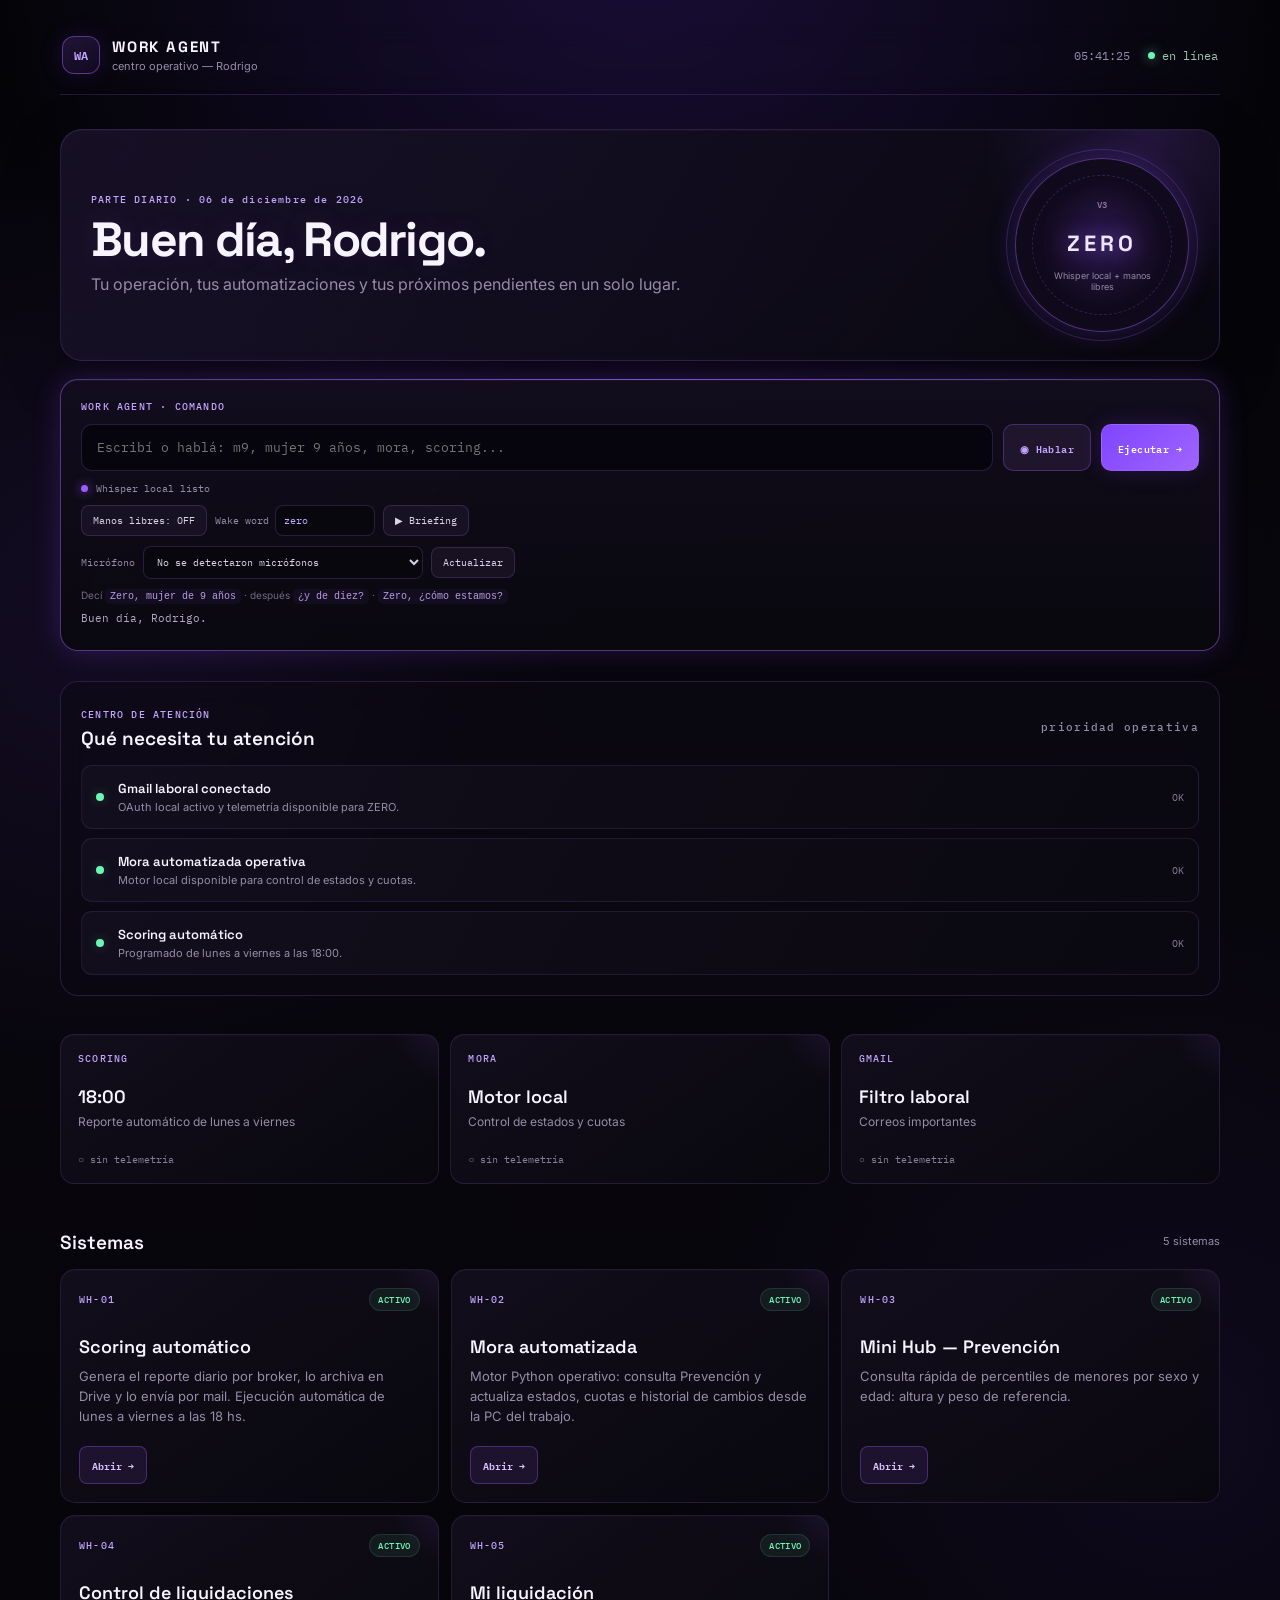
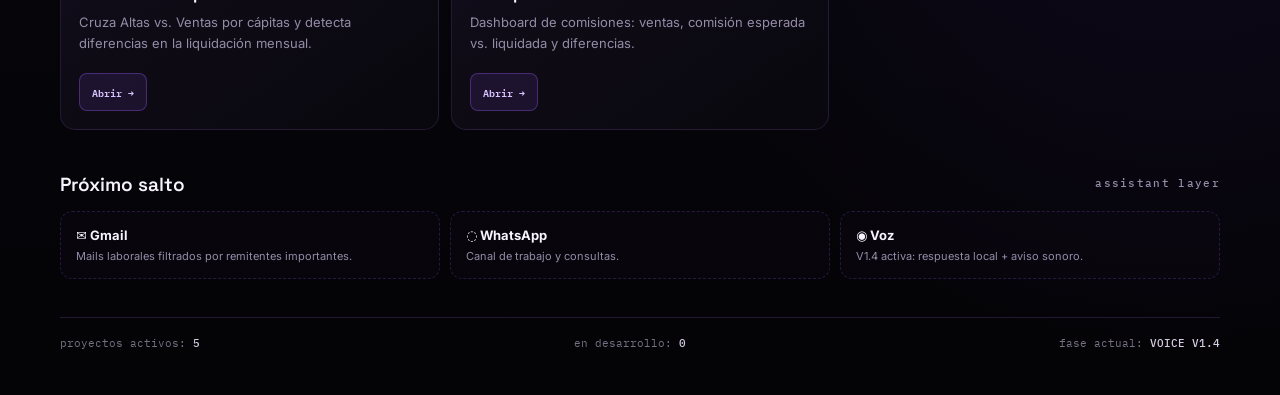
==== index.html @ 41d32dc7 "Load ZERO demo readiness layer" ====
<!DOCTYPE html>
<html lang="es">
<head>
<meta charset="UTF-8"><meta name="viewport" content="width=device-width, initial-scale=1.0">
<meta name="description" content="Work Agent — centro operativo de Rodrigo"><title>Work Agent</title>
<link rel="preconnect" href="https://fonts.googleapis.com"><link rel="preconnect" href="https://fonts.gstatic.com" crossorigin>
<link href="https://fonts.googleapis.com/css2?family=Space+Grotesk:wght@500;600;700&family=IBM+Plex+Mono:wght@400;500&family=Inter:wght@400;500;600&display=swap" rel="stylesheet"><link rel="stylesheet" href="styles.css?v=20260813-1000">
</head><body><div class="deck">
<header class="masthead"><div class="masthead-left"><span class="mark">WA</span><div><div class="brand">WORK AGENT</div><div class="brand-sub">centro operativo — Rodrigo</div></div></div><div class="masthead-right"><span class="clock" id="clock">--:--:--</span><span class="pulse"><i></i>en línea</span></div></header>
<section class="assistant-hero"><div><div class="parte-label">PARTE DIARIO · <span id="today"></span></div><h1 id="greeting">Buen día, Rodrigo.</h1><p>Tu operación, tus automatizaciones y tus próximos pendientes en un solo lugar.</p></div><div class="assistant-badge"><span>V3</span><strong>ZERO</strong><small>Whisper local + manos libres</small></div></section>
<section class="command-center"><div class="command-label">WORK AGENT · COMANDO</div><div class="command-row"><input id="command-input" type="text" autocomplete="off" placeholder="Escribí o hablá: m9, mujer 9 años, mora, scoring..."><button id="voice-run" class="voice-run" type="button">◉ Hablar</button><button id="command-run" type="button">Ejecutar →</button></div><div class="voice-state"><span id="voice-dot"></span><span id="voice-label">Cargando Whisper local…</span></div><div class="assistant-controls"><button id="handsfree-toggle" type="button">Manos libres: OFF</button><label>Wake word <input id="wake-word" value="zero" maxlength="20"></label><button id="briefing-run" type="button">▶ Briefing</button></div><div class="mic-picker"><span>Micrófono</span><select id="mic-select"><option value="">Detectando entradas…</option></select><button id="mic-refresh" type="button">Actualizar</button></div><div class="command-hints">Decí <code>Zero, mujer de 9 años</code> · después <code>¿y de diez?</code> · <code>Zero, ¿cómo estamos?</code></div><div id="command-feedback" class="command-feedback"></div></section>
<section class="attention block"><div class="block-head"><div><span class="attention-eyebrow">CENTRO DE ATENCIÓN</span><h2>Qué necesita tu atención</h2></div><span class="block-sub">prioridad operativa</span></div><div id="attention-list" class="attention-list"></div></section>
<section class="daily-grid three"><article class="daily-card" id="status-scoring"><span class="daily-kicker">SCORING</span><strong>18:00</strong><p>Reporte automático de lunes a viernes</p><span class="mini-status">○ sin telemetría</span></article><article class="daily-card" id="status-mora"><span class="daily-kicker">MORA</span><strong>Motor local</strong><p>Control de estados y cuotas</p><span class="mini-status">○ sin telemetría</span></article><article class="daily-card" id="status-gmail"><span class="daily-kicker">GMAIL</span><strong>Filtro laboral</strong><p>Correos importantes</p><span class="mini-status">○ sin telemetría</span></article></section>
<section class="block"><div class="block-head"><h2>Sistemas</h2><span class="block-count" id="project-count"></span></div><div class="grid" id="projects"></div></section>
<section class="block"><div class="block-head"><h2>Próximo salto</h2><span class="block-sub">assistant layer</span></div><div class="future-row" id="future"></div></section>
<footer class="statusbar" id="statusbar"></footer></div><script src="app.js?v=20260813-1000"></script><script src="voice-brain.js?v=20260813-1000"></script><script src="parser-fix.js?v=20260813-1000"></script><script src="assistant-status.js?v=20260813-1000"></script><script src="transcription-local.js?v=20260813-1000"></script><script src="voice-tolerance.js?v=20260813-1000"></script><script src="conversation-bridge.js?v=20260813-1000"></script><script src="voice-natural.js?v=20260813-1000"></script><script src="access-registry.js?v=20260813-1811"></script><script src="startup-briefing.js?v=20260813-1000"></script><script src="zero-memory.js?v=20260813-1000"></script><script src="zero-tools.js?v=20260813-1000"></script><script src="cognitive-core.js?v=20260813-1000"></script><script src="cognitive-policy.js?v=20260813-1000"></script><script src="cognitive-autonomy.js?v=20260813-1000"></script><script src="cognitive-planner.js?v=20260813-1000"></script><script src="cognitive-clarifier.js?v=20260813-1000"></script><script src="cognitive-router.js?v=20260813-1000"></script><script src="cognitive-state.js?v=20260813-1000"></script><script src="cognitive-state-observer.js?v=20260813-1000"></script><script src="demo-readiness.js?v=20260813-1811"></script></body></html>
---- styles.css ----
*{box-sizing:border-box}
:root{--bg:#050509;--bg2:#0a0812;--panel:rgba(17,14,28,.72);--panel-solid:#100d19;--border:rgba(170,115,255,.18);--border-strong:rgba(173,104,255,.45);--ink:#f7f3ff;--muted:#958ca8;--violet:#9b5cff;--violet-2:#6f36ff;--violet-soft:#c2a5ff;--green:#6df7b5;--red:#ff6f9f;--amber:#ffc46b;--glow:0 0 28px rgba(139,75,255,.22)}
html{color-scheme:dark;scroll-behavior:smooth}
body{margin:0;color:var(--ink);font-family:Inter,system-ui,sans-serif;min-height:100vh;background:radial-gradient(circle at 50% -5%,rgba(115,54,255,.20),transparent 30%),radial-gradient(circle at 8% 30%,rgba(132,72,255,.10),transparent 26%),radial-gradient(circle at 92% 72%,rgba(91,43,194,.10),transparent 28%),linear-gradient(180deg,#040407 0%,#08060d 45%,#040407 100%);overflow-x:hidden}
body:before{content:"";position:fixed;inset:0;pointer-events:none;opacity:.20;z-index:-1;background-image:linear-gradient(rgba(255,255,255,.025) 1px,transparent 1px),linear-gradient(90deg,rgba(255,255,255,.025) 1px,transparent 1px);background-size:42px 42px;mask-image:linear-gradient(to bottom,rgba(0,0,0,.7),transparent 90%)}
.deck{width:min(1160px,calc(100% - 40px));margin:auto;padding:24px 0 46px}.masthead,.masthead-left,.masthead-right,.block-head,.statusbar{display:flex;align-items:center}.masthead{justify-content:space-between;padding:12px 2px 20px;border-bottom:1px solid var(--border);backdrop-filter:blur(12px)}.masthead-left{gap:12px}.masthead-right{gap:18px;color:var(--muted);font:12px 'IBM Plex Mono',monospace}.mark{display:grid;place-items:center;width:38px;height:38px;border-radius:12px;border:1px solid var(--border-strong);background:linear-gradient(145deg,rgba(155,92,255,.18),rgba(66,29,116,.18));color:var(--violet-soft);box-shadow:0 0 24px rgba(139,75,255,.15);font:600 12px 'IBM Plex Mono'}.brand{font:700 15px 'Space Grotesk';letter-spacing:.12em}.brand-sub{margin-top:3px;font-size:11px;color:var(--muted)}.pulse{display:flex;gap:7px;align-items:center;color:#9ac7ac}.pulse i{width:7px;height:7px;border-radius:50%;background:var(--green);box-shadow:0 0 12px rgba(109,247,181,.7)}
.assistant-hero{position:relative;margin:34px 0 18px;padding:28px 30px;border:1px solid var(--border);border-radius:22px;background:linear-gradient(120deg,rgba(25,18,41,.88),rgba(9,8,15,.82));display:grid;grid-template-columns:1fr auto;gap:28px;align-items:center;overflow:hidden;box-shadow:inset 0 1px rgba(255,255,255,.025),0 20px 60px rgba(0,0,0,.22)}.assistant-hero:before{content:"";position:absolute;width:360px;height:360px;right:-110px;top:-170px;border-radius:50%;background:radial-gradient(circle,rgba(149,84,255,.17),transparent 65%)}.parte-label,.card-id,.block-sub,.daily-kicker,.command-label,.attention-eyebrow{color:var(--violet-soft);font:500 10px 'IBM Plex Mono';letter-spacing:.12em}.assistant-hero h1{margin:10px 0 8px;font:700 clamp(31px,5vw,48px)/1 'Space Grotesk';letter-spacing:-.035em;text-shadow:0 0 28px rgba(164,105,255,.12)}.assistant-hero p{margin:0;color:var(--muted);line-height:1.6;max-width:690px}.assistant-badge{position:relative;width:174px;height:174px;border:1px solid var(--border-strong);border-radius:50%;display:grid;place-items:center;text-align:center;background:radial-gradient(circle at 50% 50%,rgba(139,75,255,.22),rgba(21,12,36,.86) 46%,rgba(7,6,12,.96) 72%);box-shadow:0 0 28px rgba(123,62,255,.26),inset 0 0 30px rgba(155,92,255,.12)}.assistant-badge:before,.assistant-badge:after{content:"";position:absolute;border-radius:50%;border:1px solid rgba(164,103,255,.24)}.assistant-badge:before{inset:-10px;animation:zeroRing 6s linear infinite}.assistant-badge:after{inset:16px;border-style:dashed;animation:zeroRingReverse 10s linear infinite}.assistant-badge span,.assistant-badge strong,.assistant-badge small{position:absolute;z-index:2}.assistant-badge span{top:40px;color:#8f7ca9;font:500 9px 'IBM Plex Mono'}.assistant-badge strong{top:70px;font:700 22px 'Space Grotesk';letter-spacing:.18em;color:#eee6ff;text-shadow:0 0 20px rgba(173,104,255,.55)}.assistant-badge small{bottom:39px;width:118px;color:#9388a6;font-size:9px;line-height:1.25}@keyframes zeroRing{to{transform:rotate(360deg)}}@keyframes zeroRingReverse{to{transform:rotate(-360deg)}}
.command-center{position:relative;margin-bottom:30px;padding:20px;border:1px solid var(--border-strong);border-radius:18px;background:linear-gradient(180deg,rgba(19,14,31,.90),rgba(9,8,14,.92));box-shadow:var(--glow),inset 0 1px rgba(255,255,255,.03);backdrop-filter:blur(18px)}.command-center:before{content:"";position:absolute;left:18px;right:18px;top:-1px;height:1px;background:linear-gradient(90deg,transparent,var(--violet),transparent);opacity:.65}.command-row{display:flex;gap:10px;margin-top:11px}.command-row input{flex:1;min-width:0;border:1px solid rgba(153,103,226,.22);border-radius:11px;background:rgba(4,4,9,.70);color:var(--ink);padding:14px 15px;font:13px 'IBM Plex Mono';outline:none;transition:.2s}.command-row input:focus{border-color:var(--violet);box-shadow:0 0 0 3px rgba(155,92,255,.08)}.command-row button{border-radius:10px;padding:0 16px;font:600 10px 'IBM Plex Mono';letter-spacing:.04em;cursor:pointer;transition:.18s}.command-row #command-run{border:1px solid rgba(173,111,255,.48);background:linear-gradient(135deg,#7f45ff,#a064ff);color:white;box-shadow:0 0 22px rgba(130,62,255,.20)}.command-row #command-run:hover{transform:translateY(-1px);box-shadow:0 0 30px rgba(130,62,255,.34)}.voice-run{background:rgba(34,25,49,.86);color:var(--violet-soft);border:1px solid rgba(155,92,255,.32)!important}.voice-run:hover{border-color:var(--violet)!important;box-shadow:0 0 18px rgba(155,92,255,.16)}.voice-run.listening{background:rgba(155,92,255,.18);color:#efe5ff;border-color:var(--violet)!important;box-shadow:0 0 25px rgba(155,92,255,.25)}.voice-run:disabled{opacity:.4;cursor:not-allowed}.voice-state{display:flex;align-items:center;gap:8px;margin-top:11px;color:var(--muted);font:10px 'IBM Plex Mono'}.voice-state #voice-dot{width:7px;height:7px;border-radius:50%;background:var(--violet);box-shadow:0 0 11px rgba(155,92,255,.8)}.voice-state #voice-dot.listening{background:#c492ff;box-shadow:0 0 0 5px rgba(155,92,255,.09),0 0 20px rgba(155,92,255,.8);animation:voicePulse 1s infinite}@keyframes voicePulse{50%{box-shadow:0 0 0 11px rgba(155,92,255,.02),0 0 24px rgba(155,92,255,.95)}}.assistant-controls,.mic-picker{display:flex;align-items:center;gap:8px;margin-top:10px;color:var(--muted);font:10px 'IBM Plex Mono'}.assistant-controls button,.mic-picker button{padding:8px 11px;border:1px solid rgba(145,103,203,.24);border-radius:8px;background:rgba(27,21,39,.8);color:#dcd2e9;font:10px 'IBM Plex Mono';cursor:pointer;transition:.18s}.assistant-controls button:hover,.mic-picker button:hover{border-color:var(--violet);color:white}.assistant-controls button.active{border-color:var(--violet);background:rgba(155,92,255,.13);color:#e7d8ff;box-shadow:0 0 15px rgba(155,92,255,.13)}.assistant-controls label{display:flex;align-items:center;gap:6px}.assistant-controls input{width:100px;padding:8px;border:1px solid rgba(145,103,203,.24);border-radius:8px;background:#08070d;color:var(--violet-soft);font:10px 'IBM Plex Mono';outline:none}.mic-picker select{min-width:280px;max-width:100%;padding:8px 9px;border:1px solid rgba(145,103,203,.24);border-radius:8px;background:#08070d;color:#d8d0e5;font:10px 'IBM Plex Mono';outline:none}.command-hints{margin-top:10px;color:#736a82;font-size:10px}.command-hints code{color:#b99ce4;background:rgba(155,92,255,.06);padding:2px 5px;border-radius:5px}.command-feedback{min-height:19px;margin-top:9px;color:#b6a9c8;font:11px 'IBM Plex Mono'}.command-feedback.error{color:#ff8aaf}
.block{margin-bottom:38px}.block-head{justify-content:space-between;margin-bottom:14px}.block-head h2{margin:4px 0 0;font:600 19px 'Space Grotesk'}.block-count,.block-sub{font-size:11px;color:var(--muted)}.attention{padding:20px;border:1px solid var(--border);border-radius:18px;background:rgba(13,10,20,.58);backdrop-filter:blur(14px)}.attention-list{display:grid;gap:9px}.attention-item{display:grid;grid-template-columns:10px 1fr auto;gap:12px;align-items:center;padding:14px;border:1px solid rgba(153,105,220,.14);border-radius:11px;background:linear-gradient(120deg,rgba(21,16,31,.88),rgba(11,9,17,.88));transition:.18s}.attention-item:hover{border-color:rgba(155,92,255,.32);transform:translateY(-1px)}.attention-dot{width:8px;height:8px;border-radius:50%;background:var(--muted)}.attention-item.high .attention-dot{background:var(--red);box-shadow:0 0 12px rgba(255,111,159,.38)}.attention-item.medium .attention-dot{background:var(--amber)}.attention-item.ok .attention-dot{background:var(--green);box-shadow:0 0 12px rgba(109,247,181,.28)}.attention-copy strong{display:block;font:600 13px 'Space Grotesk'}.attention-copy span{display:block;margin-top:3px;color:var(--muted);font-size:11px}.attention-tag{font:10px 'IBM Plex Mono';color:#877b97}
.daily-grid{display:grid;grid-template-columns:repeat(4,1fr);gap:11px;margin-bottom:42px}.daily-grid.three{grid-template-columns:repeat(3,1fr)}.daily-card,.card{position:relative;background:linear-gradient(145deg,rgba(20,15,30,.88),rgba(9,8,14,.94));border:1px solid rgba(153,105,220,.17);box-shadow:inset 0 1px rgba(255,255,255,.02);overflow:hidden}.daily-card:before,.card:before{content:"";position:absolute;width:120px;height:120px;right:-70px;top:-70px;border-radius:50%;background:radial-gradient(circle,rgba(155,92,255,.12),transparent 68%)}.daily-card{min-height:150px;padding:17px;border-radius:14px;display:flex;flex-direction:column;transition:.18s}.daily-card:hover{border-color:rgba(155,92,255,.36);transform:translateY(-2px);box-shadow:0 12px 30px rgba(0,0,0,.22),0 0 20px rgba(120,61,255,.08)}.daily-card strong{margin-top:20px;font:600 18px 'Space Grotesk'}.daily-card p{margin:5px 0 14px;color:var(--muted);font-size:12px;line-height:1.45}.daily-card .mini-status{margin-top:auto;font:10px 'IBM Plex Mono';color:#887e97}.daily-card .mini-status.ok{color:var(--green)}.grid{display:grid;grid-template-columns:repeat(3,1fr);gap:12px}.card{min-height:215px;border-radius:15px;padding:18px;display:flex;flex-direction:column;transition:.2s}.card:hover{border-color:rgba(155,92,255,.42);transform:translateY(-3px);box-shadow:0 18px 38px rgba(0,0,0,.25),0 0 22px rgba(155,92,255,.07)}.card-top{display:flex;align-items:center;justify-content:space-between}.status-tag{padding:5px 8px;border-radius:999px;font:500 9px 'IBM Plex Mono';letter-spacing:.04em}.status-tag.activo{color:var(--green);background:rgba(109,247,181,.07);border:1px solid rgba(109,247,181,.12)}.status-tag.desarrollo{color:var(--violet-soft);background:rgba(155,92,255,.08);border:1px solid rgba(155,92,255,.13)}.status-tag.planificado{color:#8d839a;background:rgba(141,148,163,.06)}.card h3{margin:24px 0 8px;font:600 18px 'Space Grotesk'}.card p{margin:0 0 20px;color:var(--muted);font-size:13px;line-height:1.55}.card-open{margin-top:auto;align-self:flex-start;border:1px solid rgba(155,92,255,.34);border-radius:8px;padding:9px 12px;background:rgba(155,92,255,.11);color:#d9c4ff;font:600 10px 'IBM Plex Mono';cursor:pointer;transition:.18s}.card-open:hover{background:linear-gradient(135deg,#7541e8,#955fff);color:white;box-shadow:0 0 18px rgba(123,68,255,.22)}.future-row{display:grid;grid-template-columns:repeat(3,1fr);gap:10px}.future-item{padding:15px;border:1px dashed rgba(155,92,255,.22);border-radius:12px;background:rgba(15,11,22,.34)}.future-item strong,.future-item span{display:block}.future-item strong{font-size:13px}.future-item span{margin-top:6px;color:var(--muted);font-size:11px}.statusbar{justify-content:space-between;gap:16px;flex-wrap:wrap;border-top:1px solid var(--border);padding-top:18px;color:#776f83;font:11px 'IBM Plex Mono'}.statusbar b{color:#d6cce3;font-weight:500}
@media(max-width:900px){.daily-grid,.daily-grid.three,.grid{grid-template-columns:repeat(2,1fr)}.future-row{grid-template-columns:repeat(2,1fr)}.assistant-badge{width:145px;height:145px}.assistant-badge strong{top:58px;font-size:18px}.assistant-badge span{top:33px}.assistant-badge small{bottom:30px}}
@media(max-width:620px){.deck{width:min(100% - 22px,1160px)}.daily-grid,.daily-grid.three,.grid,.future-row{grid-template-columns:1fr}.masthead{align-items:flex-start}.masthead-right{flex-direction:column;gap:6px;align-items:flex-end}.assistant-hero{margin-top:24px;grid-template-columns:1fr;justify-items:start}.assistant-badge{justify-self:center;margin-top:6px}.command-row{flex-direction:column}.command-row button{padding:12px}.assistant-controls,.mic-picker{align-items:stretch;flex-direction:column}.assistant-controls label{justify-content:space-between}.assistant-controls input{width:140px}.mic-picker select{min-width:0;width:100%}.attention-item{grid-template-columns:10px 1fr}.attention-tag{grid-column:2}}
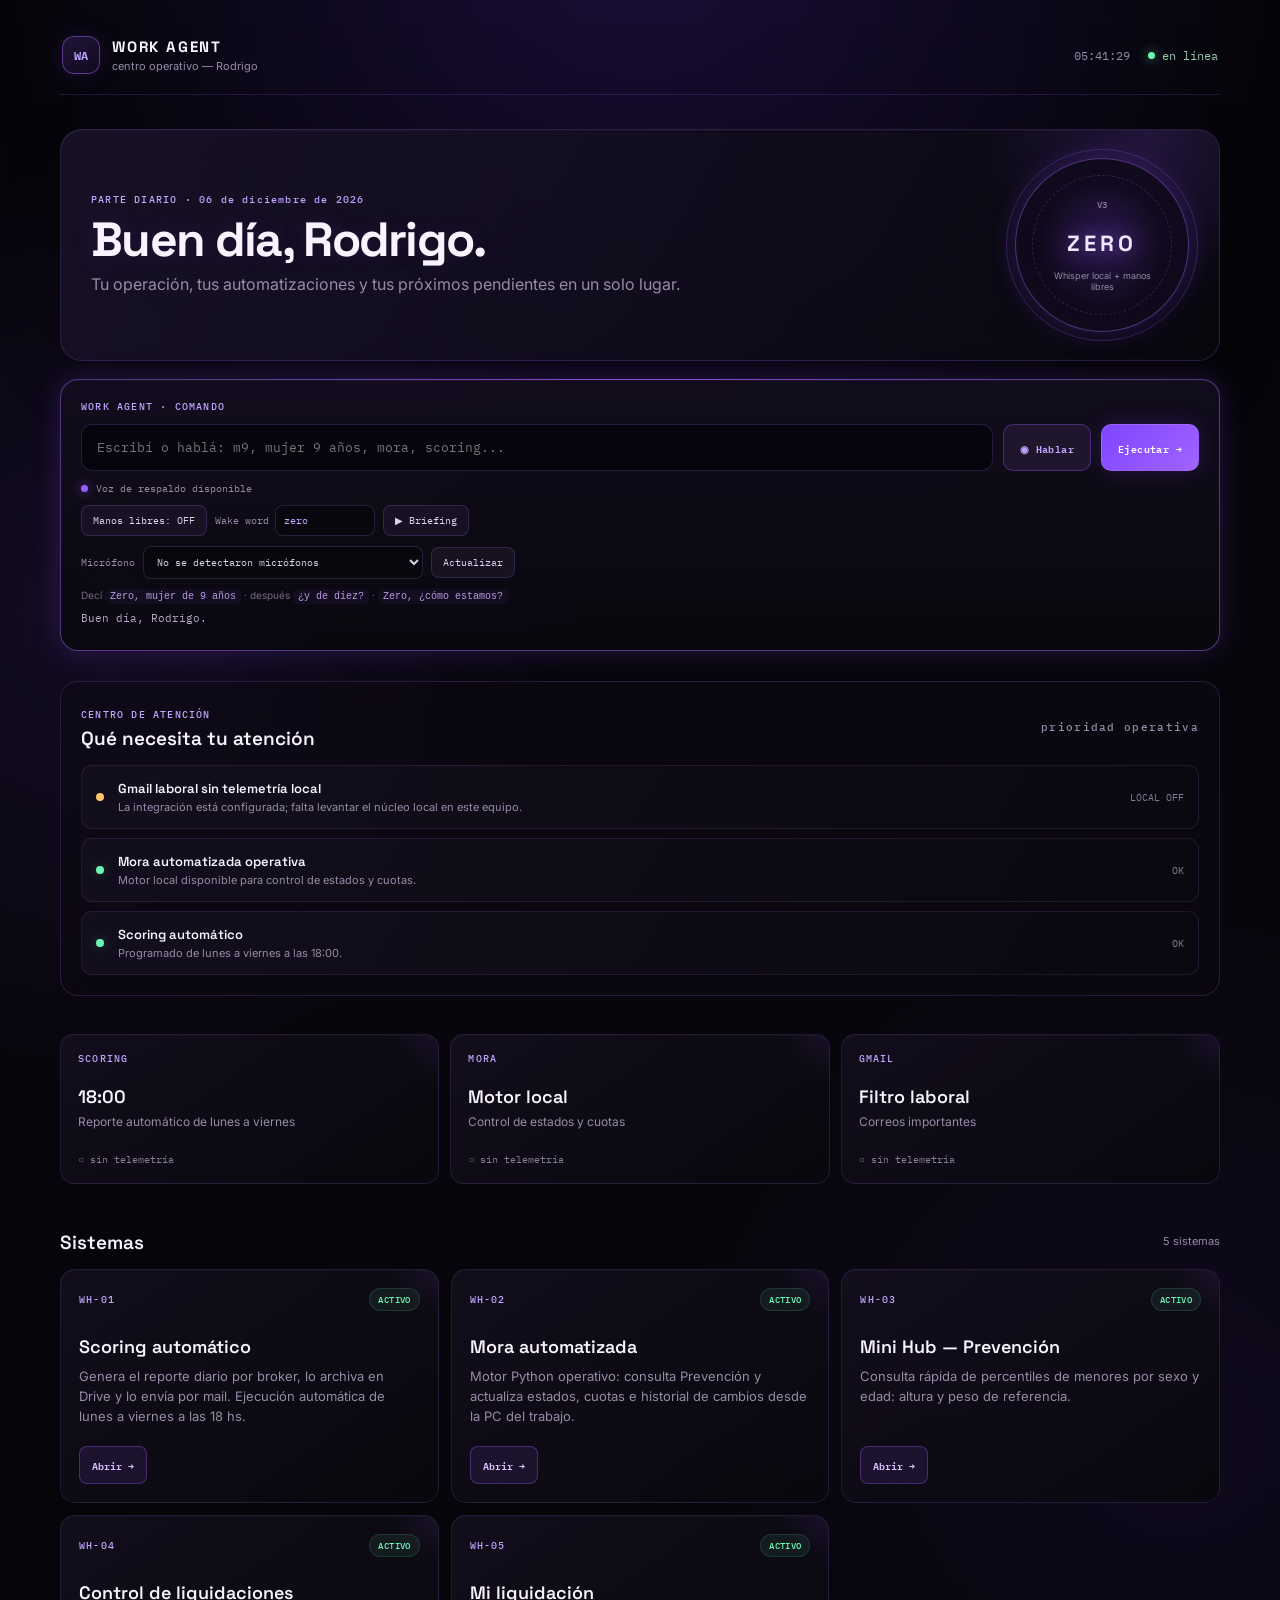
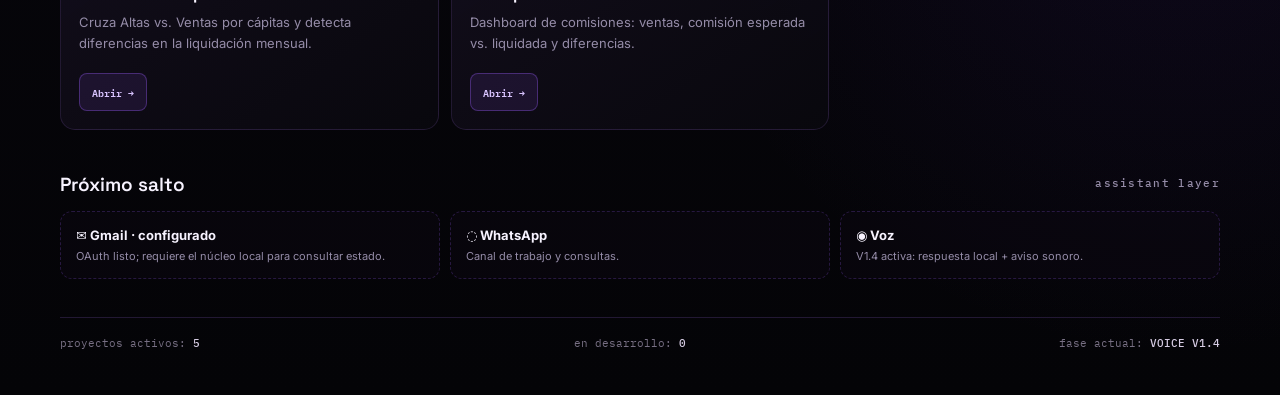
==== commit 99329c74: "Load Zero diagnostics for demo readiness" ====
--- a/index.html
+++ b/index.html
@@ -13,4 +13,4 @@
 <section class="daily-grid three"><article class="daily-card" id="status-scoring"><span class="daily-kicker">SCORING</span><strong>18:00</strong><p>Reporte automático de lunes a viernes</p><span class="mini-status">○ sin telemetría</span></article><article class="daily-card" id="status-mora"><span class="daily-kicker">MORA</span><strong>Motor local</strong><p>Control de estados y cuotas</p><span class="mini-status">○ sin telemetría</span></article><article class="daily-card" id="status-gmail"><span class="daily-kicker">GMAIL</span><strong>Filtro laboral</strong><p>Correos importantes</p><span class="mini-status">○ sin telemetría</span></article></section>
 <section class="block"><div class="block-head"><h2>Sistemas</h2><span class="block-count" id="project-count"></span></div><div class="grid" id="projects"></div></section>
 <section class="block"><div class="block-head"><h2>Próximo salto</h2><span class="block-sub">assistant layer</span></div><div class="future-row" id="future"></div></section>
-<footer class="statusbar" id="statusbar"></footer></div><script src="app.js?v=20260813-1000"></script><script src="voice-brain.js?v=20260813-1000"></script><script src="parser-fix.js?v=20260813-1000"></script><script src="assistant-status.js?v=20260813-1000"></script><script src="transcription-local.js?v=20260813-1000"></script><script src="voice-tolerance.js?v=20260813-1000"></script><script src="conversation-bridge.js?v=20260813-1000"></script><script src="voice-natural.js?v=20260813-1000"></script><script src="access-registry.js?v=20260813-1811"></script><script src="startup-briefing.js?v=20260813-1000"></script><script src="zero-memory.js?v=20260813-1000"></script><script src="zero-tools.js?v=20260813-1000"></script><script src="cognitive-core.js?v=20260813-1000"></script><script src="cognitive-policy.js?v=20260813-1000"></script><script src="cognitive-autonomy.js?v=20260813-1000"></script><script src="cognitive-planner.js?v=20260813-1000"></script><script src="cognitive-clarifier.js?v=20260813-1000"></script><script src="cognitive-router.js?v=20260813-1000"></script><script src="cognitive-state.js?v=20260813-1000"></script><script src="cognitive-state-observer.js?v=20260813-1000"></script><script src="demo-readiness.js?v=20260813-1811"></script></body></html>+<footer class="statusbar" id="statusbar"></footer></div><script src="app.js?v=20260813-1000"></script><script src="voice-brain.js?v=20260813-1000"></script><script src="parser-fix.js?v=20260813-1000"></script><script src="assistant-status.js?v=20260813-1000"></script><script src="transcription-local.js?v=20260813-1000"></script><script src="voice-tolerance.js?v=20260813-1000"></script><script src="conversation-bridge.js?v=20260813-1000"></script><script src="voice-natural.js?v=20260813-1000"></script><script src="access-registry.js?v=20260813-1811"></script><script src="startup-briefing.js?v=20260813-1000"></script><script src="zero-memory.js?v=20260813-1000"></script><script src="zero-tools.js?v=20260813-1000"></script><script src="cognitive-core.js?v=20260813-1000"></script><script src="cognitive-policy.js?v=20260813-1000"></script><script src="cognitive-autonomy.js?v=20260813-1000"></script><script src="cognitive-planner.js?v=20260813-1000"></script><script src="cognitive-clarifier.js?v=20260813-1000"></script><script src="cognitive-router.js?v=20260813-1000"></script><script src="cognitive-state.js?v=20260813-1000"></script><script src="cognitive-state-observer.js?v=20260813-1000"></script><script src="demo-readiness.js?v=20260813-1811"></script><script src="zero-diagnostics.js?v=20260813-1835"></script></body></html>
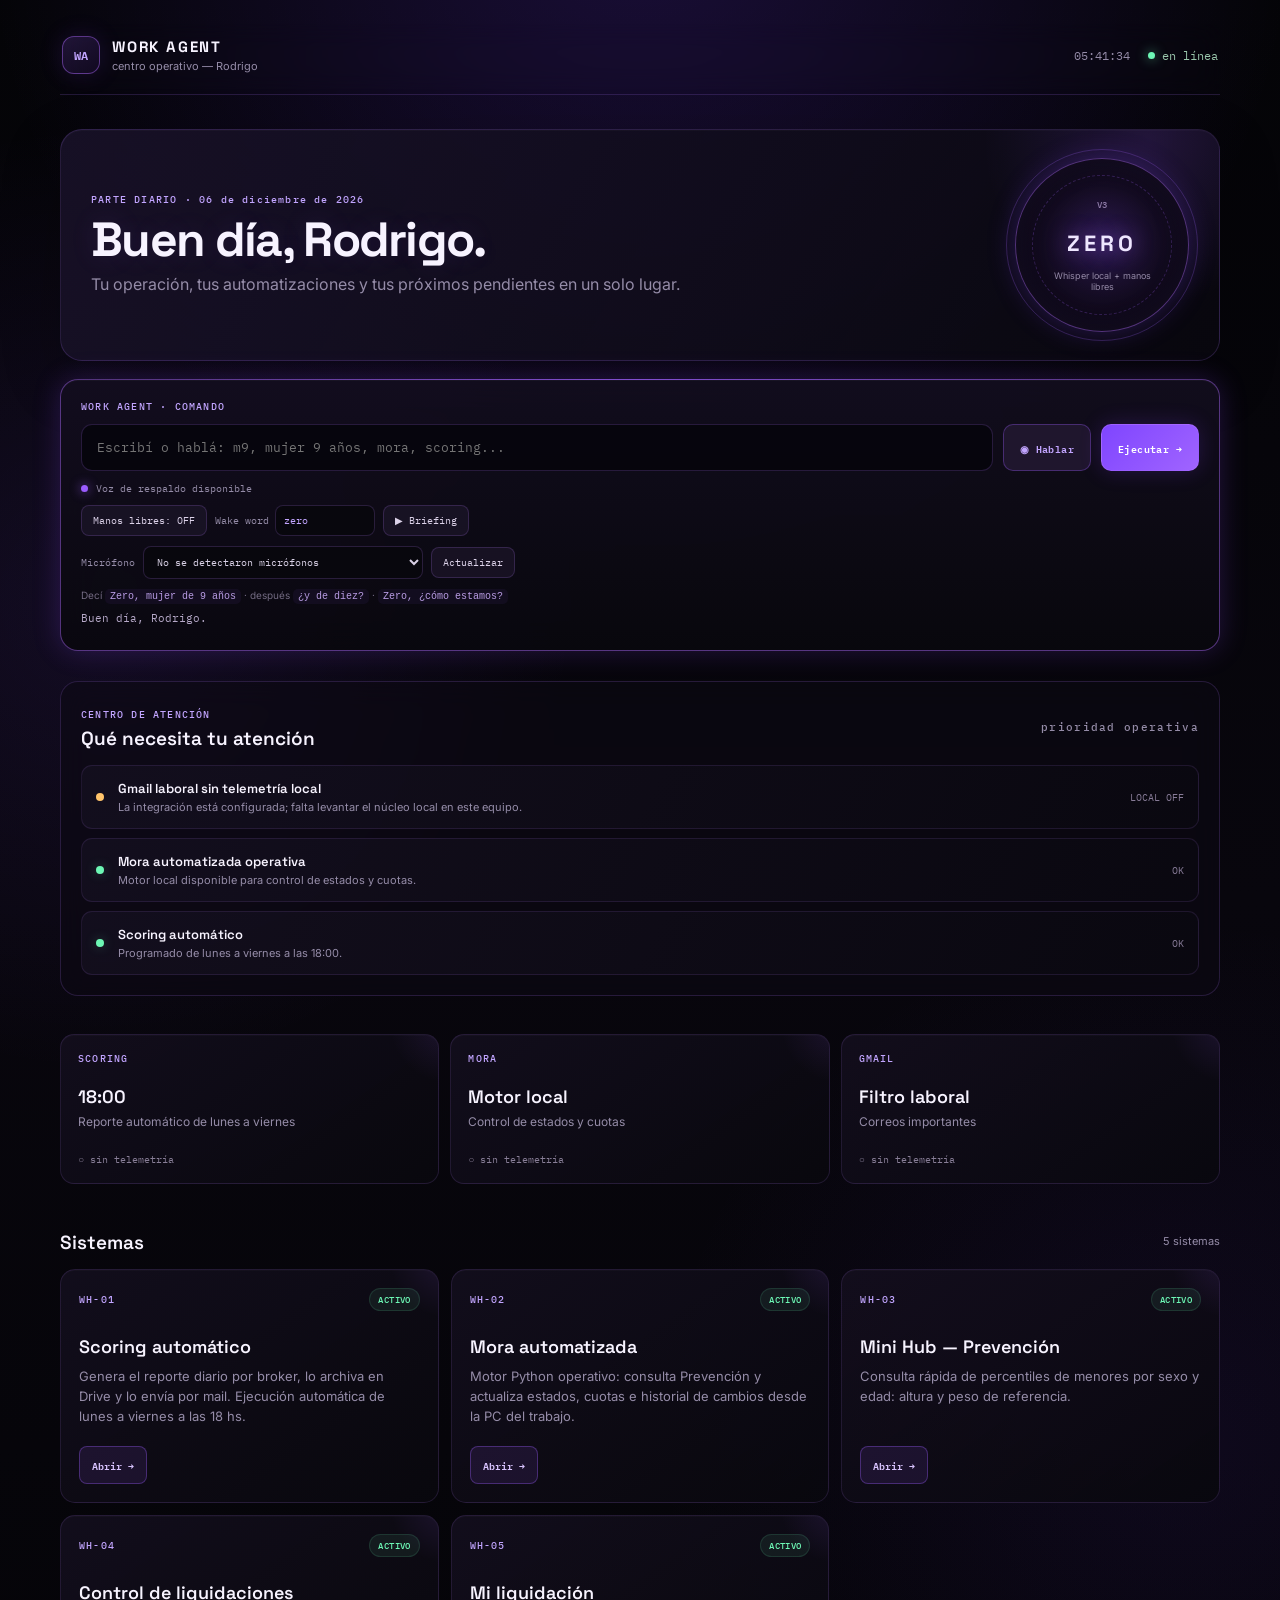
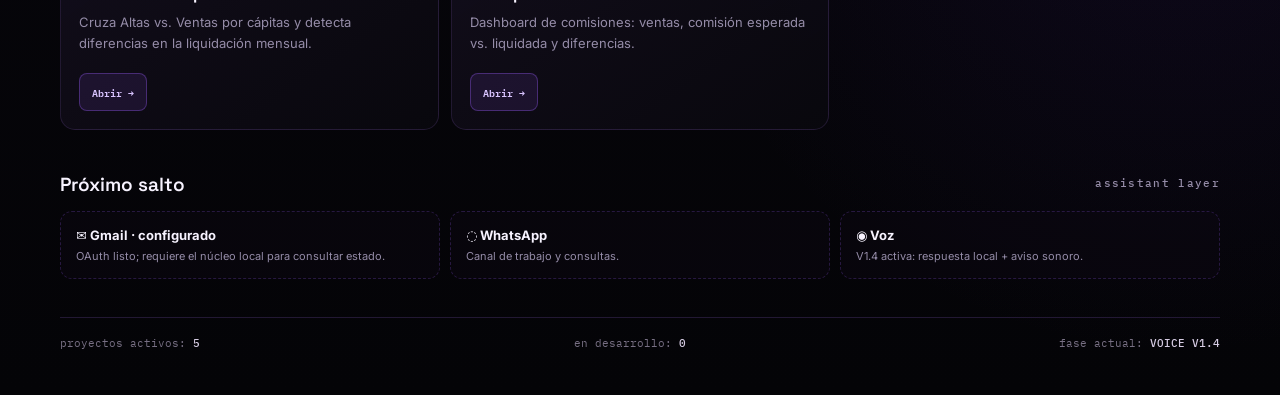
==== commit 8e8ea4de: "Load ZERO capability awareness for demo" ====
--- a/index.html
+++ b/index.html
@@ -13,4 +13,4 @@
 <section class="daily-grid three"><article class="daily-card" id="status-scoring"><span class="daily-kicker">SCORING</span><strong>18:00</strong><p>Reporte automático de lunes a viernes</p><span class="mini-status">○ sin telemetría</span></article><article class="daily-card" id="status-mora"><span class="daily-kicker">MORA</span><strong>Motor local</strong><p>Control de estados y cuotas</p><span class="mini-status">○ sin telemetría</span></article><article class="daily-card" id="status-gmail"><span class="daily-kicker">GMAIL</span><strong>Filtro laboral</strong><p>Correos importantes</p><span class="mini-status">○ sin telemetría</span></article></section>
 <section class="block"><div class="block-head"><h2>Sistemas</h2><span class="block-count" id="project-count"></span></div><div class="grid" id="projects"></div></section>
 <section class="block"><div class="block-head"><h2>Próximo salto</h2><span class="block-sub">assistant layer</span></div><div class="future-row" id="future"></div></section>
-<footer class="statusbar" id="statusbar"></footer></div><script src="app.js?v=20260813-1000"></script><script src="voice-brain.js?v=20260813-1000"></script><script src="parser-fix.js?v=20260813-1000"></script><script src="assistant-status.js?v=20260813-1000"></script><script src="transcription-local.js?v=20260813-1000"></script><script src="voice-tolerance.js?v=20260813-1000"></script><script src="conversation-bridge.js?v=20260813-1000"></script><script src="voice-natural.js?v=20260813-1000"></script><script src="access-registry.js?v=20260813-1811"></script><script src="startup-briefing.js?v=20260813-1000"></script><script src="zero-memory.js?v=20260813-1000"></script><script src="zero-tools.js?v=20260813-1000"></script><script src="cognitive-core.js?v=20260813-1000"></script><script src="cognitive-policy.js?v=20260813-1000"></script><script src="cognitive-autonomy.js?v=20260813-1000"></script><script src="cognitive-planner.js?v=20260813-1000"></script><script src="cognitive-clarifier.js?v=20260813-1000"></script><script src="cognitive-router.js?v=20260813-1000"></script><script src="cognitive-state.js?v=20260813-1000"></script><script src="cognitive-state-observer.js?v=20260813-1000"></script><script src="demo-readiness.js?v=20260813-1811"></script><script src="zero-diagnostics.js?v=20260813-1835"></script></body></html>+<footer class="statusbar" id="statusbar"></footer></div><script src="app.js?v=20260813-1000"></script><script src="voice-brain.js?v=20260813-1000"></script><script src="parser-fix.js?v=20260813-1000"></script><script src="assistant-status.js?v=20260813-1000"></script><script src="transcription-local.js?v=20260813-1000"></script><script src="voice-tolerance.js?v=20260813-1000"></script><script src="conversation-bridge.js?v=20260813-1000"></script><script src="voice-natural.js?v=20260813-1000"></script><script src="access-registry.js?v=20260813-1811"></script><script src="startup-briefing.js?v=20260813-1000"></script><script src="zero-memory.js?v=20260813-1000"></script><script src="zero-tools.js?v=20260813-1000"></script><script src="cognitive-core.js?v=20260813-1000"></script><script src="cognitive-policy.js?v=20260813-1000"></script><script src="cognitive-autonomy.js?v=20260813-1000"></script><script src="cognitive-planner.js?v=20260813-1000"></script><script src="cognitive-clarifier.js?v=20260813-1000"></script><script src="cognitive-router.js?v=20260813-1000"></script><script src="cognitive-state.js?v=20260813-1000"></script><script src="cognitive-state-observer.js?v=20260813-1000"></script><script src="demo-readiness.js?v=20260813-1811"></script><script src="zero-diagnostics.js?v=20260813-1835"></script><script src="zero-capabilities.js?v=20260813-1840"></script></body></html>
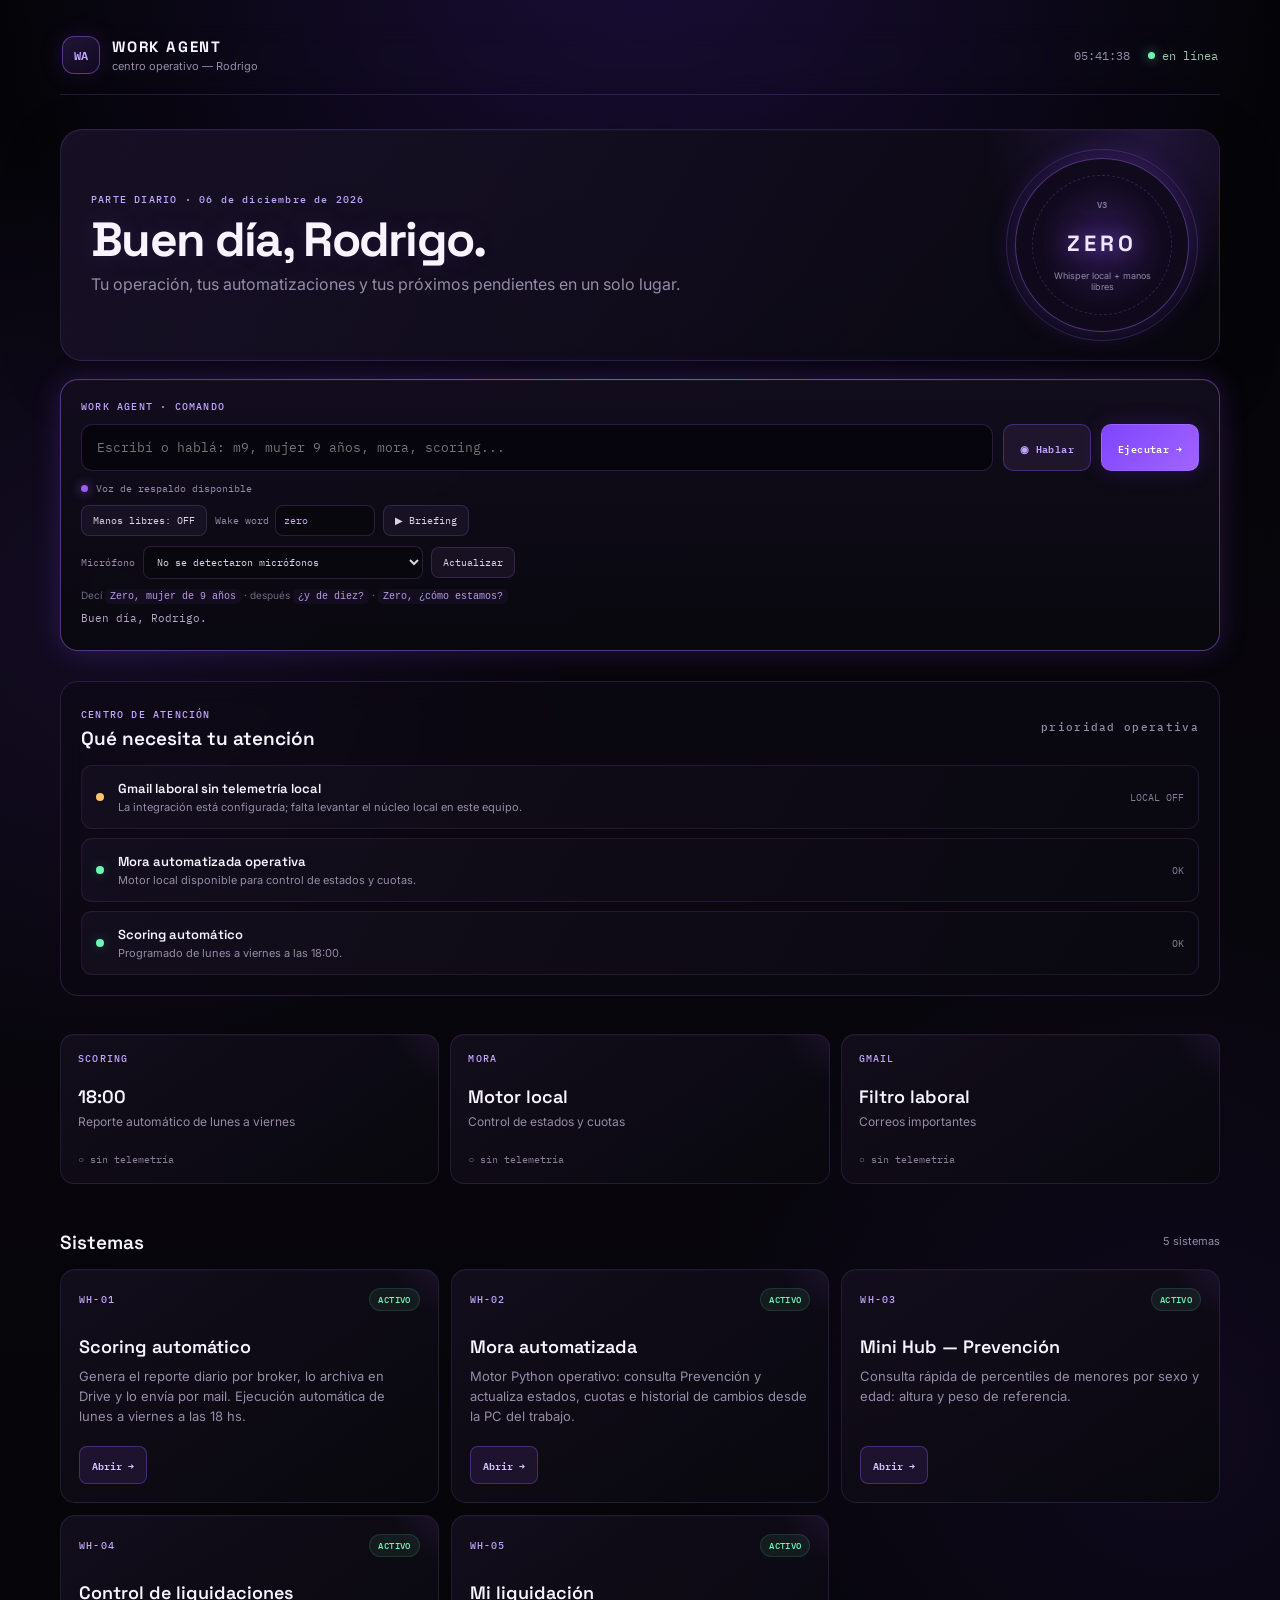
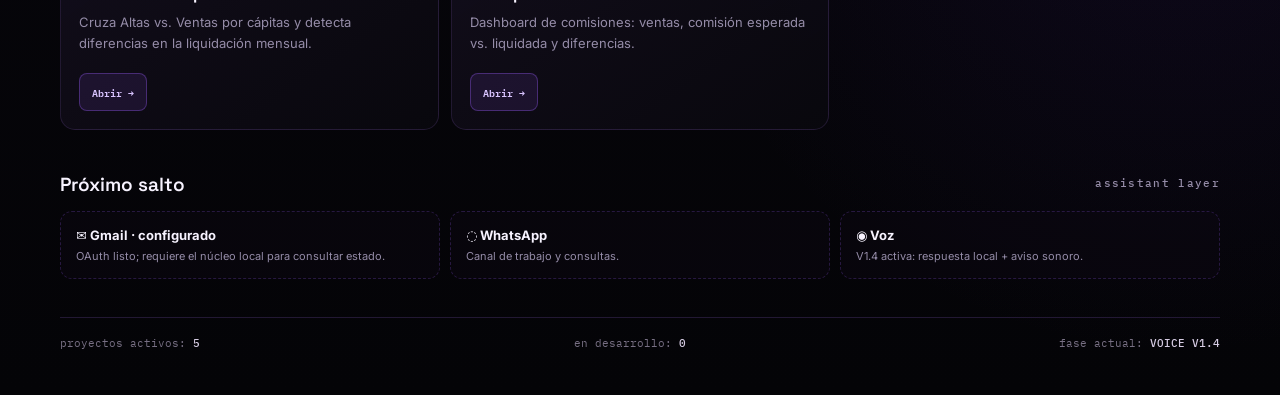
==== commit 5e403956: "Refresh demo script versions to avoid stale cache" ====
--- a/index.html
+++ b/index.html
@@ -13,4 +13,4 @@
 <section class="daily-grid three"><article class="daily-card" id="status-scoring"><span class="daily-kicker">SCORING</span><strong>18:00</strong><p>Reporte automático de lunes a viernes</p><span class="mini-status">○ sin telemetría</span></article><article class="daily-card" id="status-mora"><span class="daily-kicker">MORA</span><strong>Motor local</strong><p>Control de estados y cuotas</p><span class="mini-status">○ sin telemetría</span></article><article class="daily-card" id="status-gmail"><span class="daily-kicker">GMAIL</span><strong>Filtro laboral</strong><p>Correos importantes</p><span class="mini-status">○ sin telemetría</span></article></section>
 <section class="block"><div class="block-head"><h2>Sistemas</h2><span class="block-count" id="project-count"></span></div><div class="grid" id="projects"></div></section>
 <section class="block"><div class="block-head"><h2>Próximo salto</h2><span class="block-sub">assistant layer</span></div><div class="future-row" id="future"></div></section>
-<footer class="statusbar" id="statusbar"></footer></div><script src="app.js?v=20260813-1000"></script><script src="voice-brain.js?v=20260813-1000"></script><script src="parser-fix.js?v=20260813-1000"></script><script src="assistant-status.js?v=20260813-1000"></script><script src="transcription-local.js?v=20260813-1000"></script><script src="voice-tolerance.js?v=20260813-1000"></script><script src="conversation-bridge.js?v=20260813-1000"></script><script src="voice-natural.js?v=20260813-1000"></script><script src="access-registry.js?v=20260813-1811"></script><script src="startup-briefing.js?v=20260813-1000"></script><script src="zero-memory.js?v=20260813-1000"></script><script src="zero-tools.js?v=20260813-1000"></script><script src="cognitive-core.js?v=20260813-1000"></script><script src="cognitive-policy.js?v=20260813-1000"></script><script src="cognitive-autonomy.js?v=20260813-1000"></script><script src="cognitive-planner.js?v=20260813-1000"></script><script src="cognitive-clarifier.js?v=20260813-1000"></script><script src="cognitive-router.js?v=20260813-1000"></script><script src="cognitive-state.js?v=20260813-1000"></script><script src="cognitive-state-observer.js?v=20260813-1000"></script><script src="demo-readiness.js?v=20260813-1811"></script><script src="zero-diagnostics.js?v=20260813-1835"></script><script src="zero-capabilities.js?v=20260813-1840"></script></body></html>+<footer class="statusbar" id="statusbar"></footer></div><script src="app.js?v=20260813-1000"></script><script src="voice-brain.js?v=20260813-1000"></script><script src="parser-fix.js?v=20260813-1000"></script><script src="assistant-status.js?v=20260813-1848"></script><script src="transcription-local.js?v=20260813-1000"></script><script src="voice-tolerance.js?v=20260813-1000"></script><script src="conversation-bridge.js?v=20260813-1000"></script><script src="voice-natural.js?v=20260813-1000"></script><script src="access-registry.js?v=20260813-1848"></script><script src="startup-briefing.js?v=20260813-1000"></script><script src="zero-memory.js?v=20260813-1000"></script><script src="zero-tools.js?v=20260813-1000"></script><script src="cognitive-core.js?v=20260813-1000"></script><script src="cognitive-policy.js?v=20260813-1000"></script><script src="cognitive-autonomy.js?v=20260813-1000"></script><script src="cognitive-planner.js?v=20260813-1000"></script><script src="cognitive-clarifier.js?v=20260813-1000"></script><script src="cognitive-router.js?v=20260813-1000"></script><script src="cognitive-state.js?v=20260813-1000"></script><script src="cognitive-state-observer.js?v=20260813-1000"></script><script src="demo-readiness.js?v=20260813-1848"></script><script src="zero-diagnostics.js?v=20260813-1848"></script><script src="zero-capabilities.js?v=20260813-1848"></script></body></html>
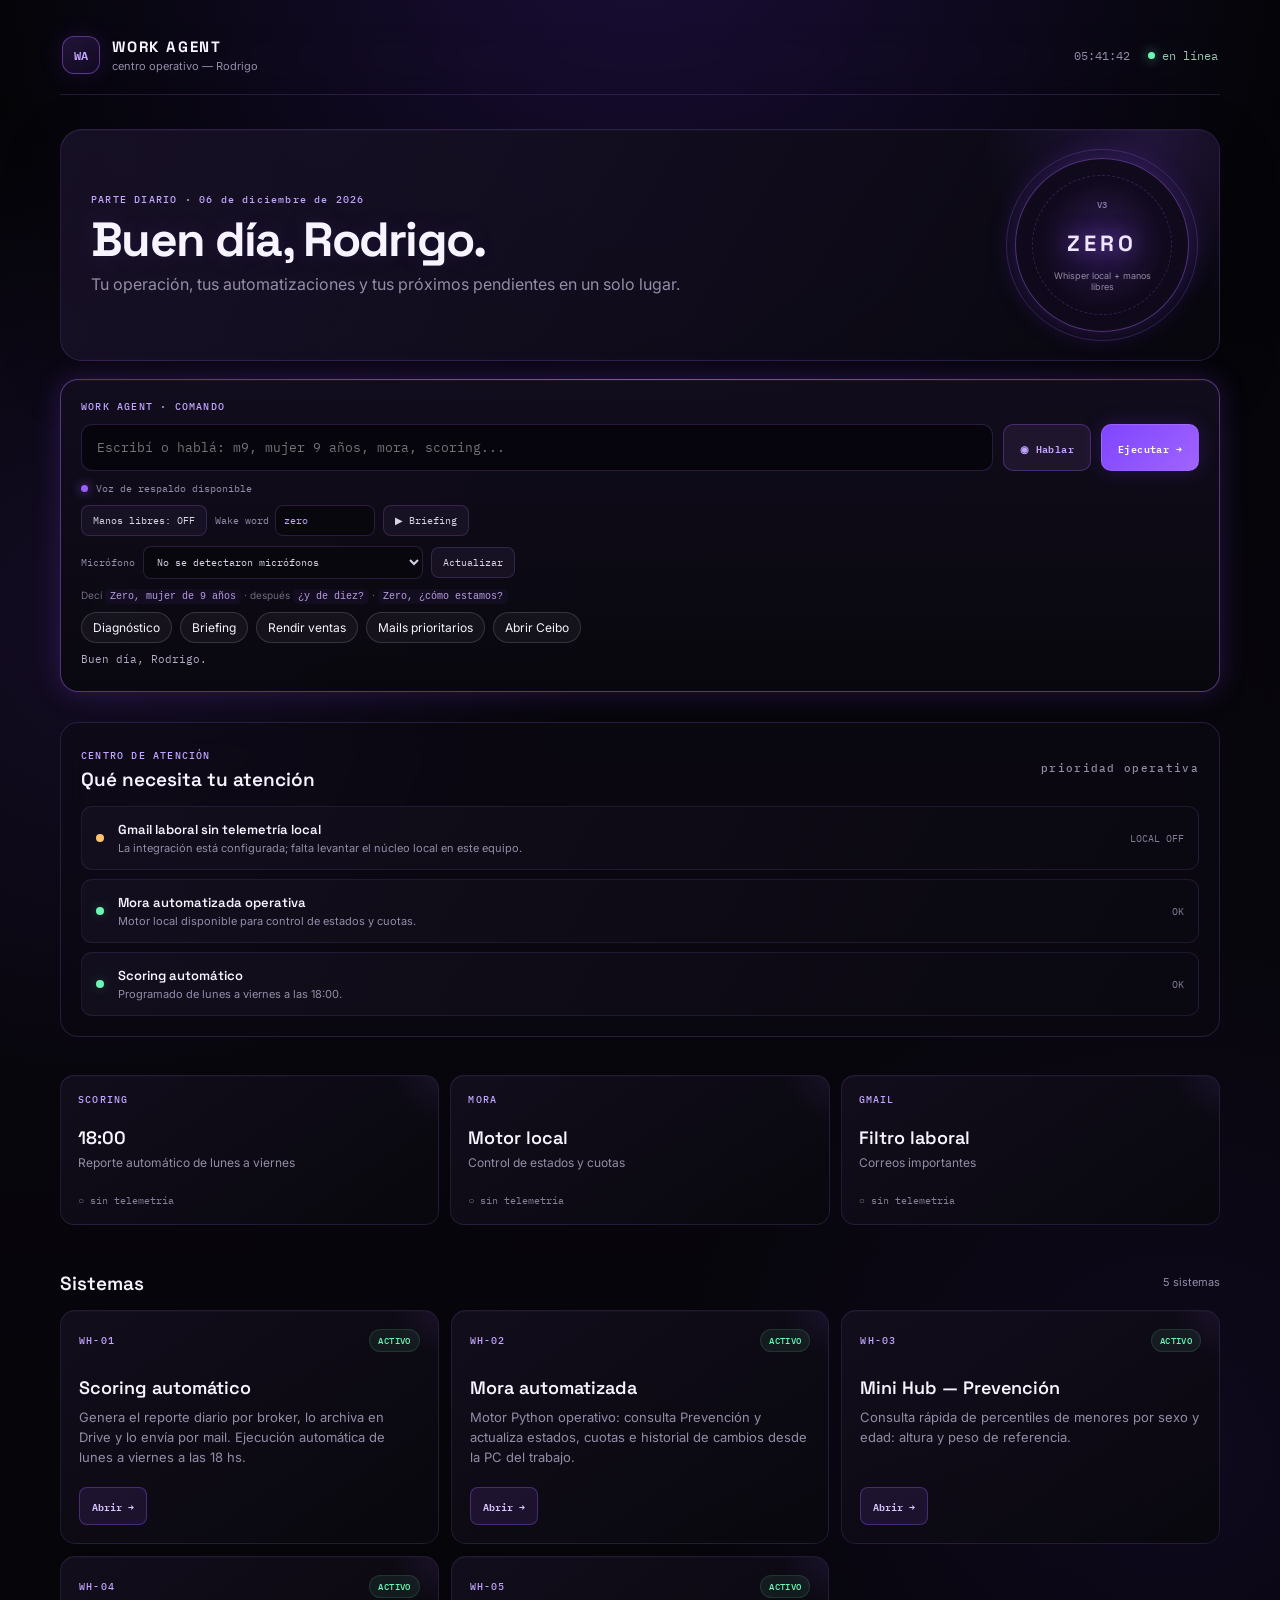
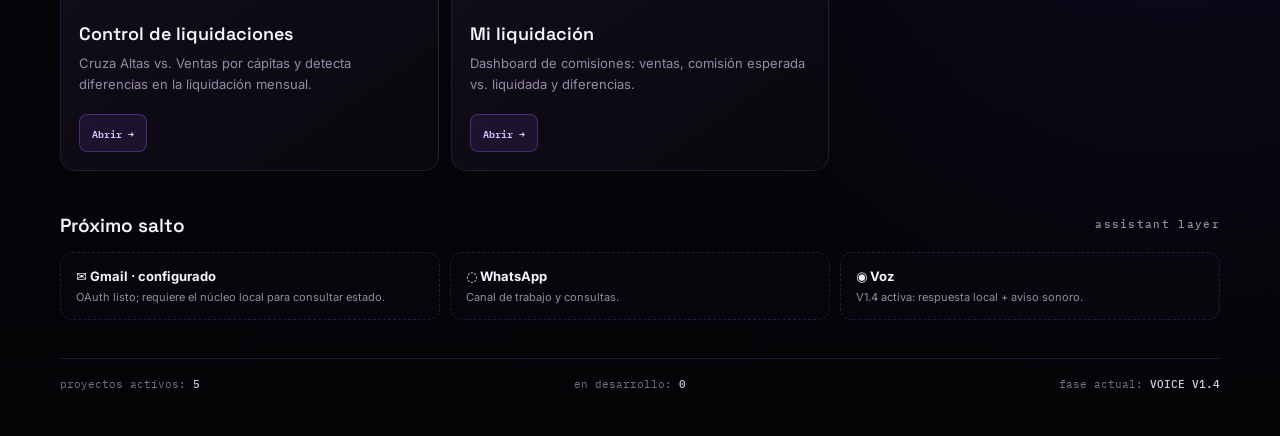
==== commit eff3a283: "Load sensitive action guard for demo" ====
--- a/index.html
+++ b/index.html
@@ -13,4 +13,4 @@
 <section class="daily-grid three"><article class="daily-card" id="status-scoring"><span class="daily-kicker">SCORING</span><strong>18:00</strong><p>Reporte automático de lunes a viernes</p><span class="mini-status">○ sin telemetría</span></article><article class="daily-card" id="status-mora"><span class="daily-kicker">MORA</span><strong>Motor local</strong><p>Control de estados y cuotas</p><span class="mini-status">○ sin telemetría</span></article><article class="daily-card" id="status-gmail"><span class="daily-kicker">GMAIL</span><strong>Filtro laboral</strong><p>Correos importantes</p><span class="mini-status">○ sin telemetría</span></article></section>
 <section class="block"><div class="block-head"><h2>Sistemas</h2><span class="block-count" id="project-count"></span></div><div class="grid" id="projects"></div></section>
 <section class="block"><div class="block-head"><h2>Próximo salto</h2><span class="block-sub">assistant layer</span></div><div class="future-row" id="future"></div></section>
-<footer class="statusbar" id="statusbar"></footer></div><script src="app.js?v=20260813-1000"></script><script src="voice-brain.js?v=20260813-1000"></script><script src="parser-fix.js?v=20260813-1000"></script><script src="assistant-status.js?v=20260813-1848"></script><script src="transcription-local.js?v=20260813-1000"></script><script src="voice-tolerance.js?v=20260813-1000"></script><script src="conversation-bridge.js?v=20260813-1000"></script><script src="voice-natural.js?v=20260813-1000"></script><script src="access-registry.js?v=20260813-1848"></script><script src="startup-briefing.js?v=20260813-1000"></script><script src="zero-memory.js?v=20260813-1000"></script><script src="zero-tools.js?v=20260813-1000"></script><script src="cognitive-core.js?v=20260813-1000"></script><script src="cognitive-policy.js?v=20260813-1000"></script><script src="cognitive-autonomy.js?v=20260813-1000"></script><script src="cognitive-planner.js?v=20260813-1000"></script><script src="cognitive-clarifier.js?v=20260813-1000"></script><script src="cognitive-router.js?v=20260813-1000"></script><script src="cognitive-state.js?v=20260813-1000"></script><script src="cognitive-state-observer.js?v=20260813-1000"></script><script src="demo-readiness.js?v=20260813-1848"></script><script src="zero-diagnostics.js?v=20260813-1848"></script><script src="zero-capabilities.js?v=20260813-1848"></script></body></html>+<footer class="statusbar" id="statusbar"></footer></div><script src="app.js?v=20260813-1000"></script><script src="voice-brain.js?v=20260813-1000"></script><script src="parser-fix.js?v=20260813-1000"></script><script src="assistant-status.js?v=20260813-1848"></script><script src="transcription-local.js?v=20260813-1000"></script><script src="voice-tolerance.js?v=20260813-1000"></script><script src="conversation-bridge.js?v=20260813-1000"></script><script src="voice-natural.js?v=20260813-1000"></script><script src="access-registry.js?v=20260813-1848"></script><script src="startup-briefing.js?v=20260813-1000"></script><script src="zero-memory.js?v=20260813-1000"></script><script src="zero-tools.js?v=20260813-1000"></script><script src="cognitive-core.js?v=20260813-1000"></script><script src="cognitive-policy.js?v=20260813-1000"></script><script src="cognitive-autonomy.js?v=20260813-1000"></script><script src="cognitive-planner.js?v=20260813-1000"></script><script src="cognitive-clarifier.js?v=20260813-1000"></script><script src="cognitive-router.js?v=20260813-1000"></script><script src="cognitive-state.js?v=20260813-1000"></script><script src="cognitive-state-observer.js?v=20260813-1000"></script><script src="demo-readiness.js?v=20260813-1848"></script><script src="zero-diagnostics.js?v=20260813-1848"></script><script src="zero-capabilities.js?v=20260813-1848"></script><script src="zero-action-guard.js?v=20260813-1852"></script></body></html>
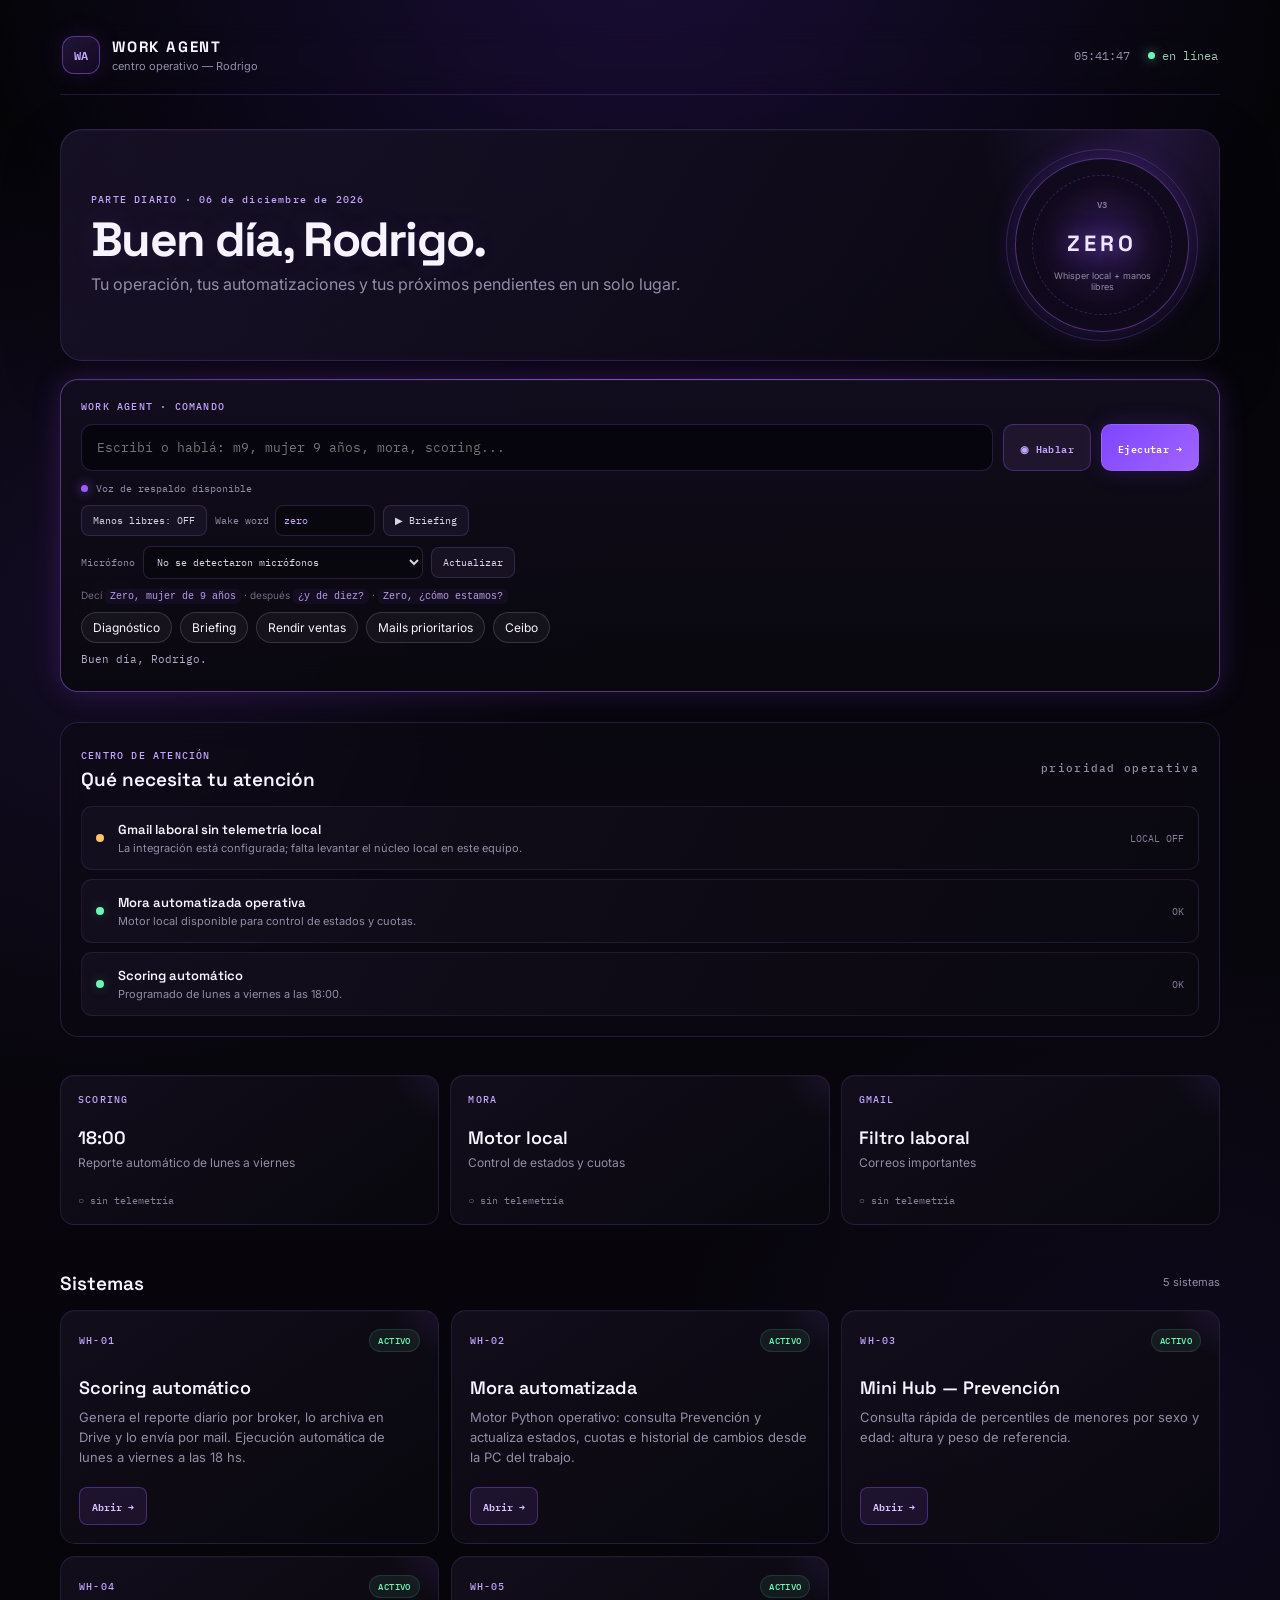
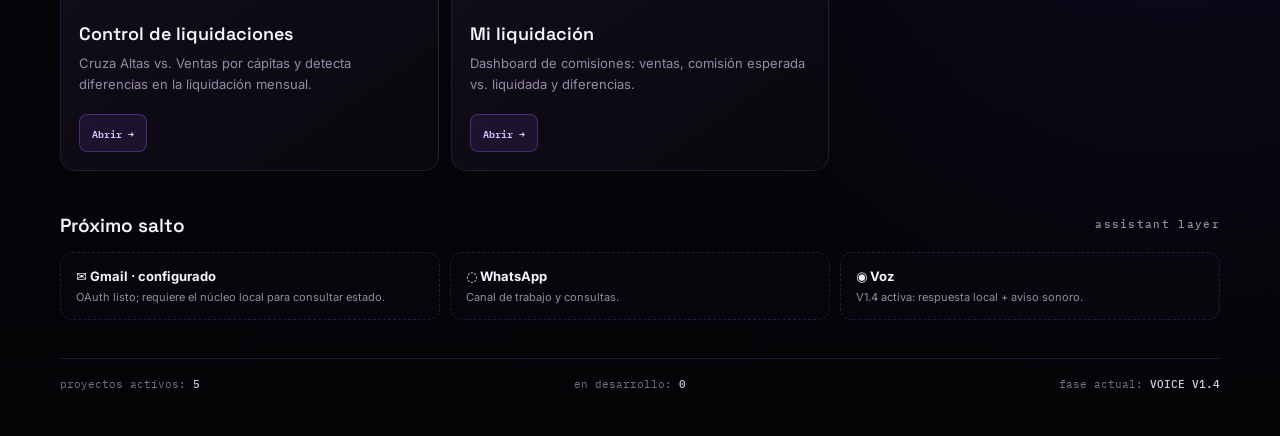
==== commit ec919355: "Refresh Gmail conversation and action guard assets" ====
--- a/index.html
+++ b/index.html
@@ -13,4 +13,4 @@
 <section class="daily-grid three"><article class="daily-card" id="status-scoring"><span class="daily-kicker">SCORING</span><strong>18:00</strong><p>Reporte automático de lunes a viernes</p><span class="mini-status">○ sin telemetría</span></article><article class="daily-card" id="status-mora"><span class="daily-kicker">MORA</span><strong>Motor local</strong><p>Control de estados y cuotas</p><span class="mini-status">○ sin telemetría</span></article><article class="daily-card" id="status-gmail"><span class="daily-kicker">GMAIL</span><strong>Filtro laboral</strong><p>Correos importantes</p><span class="mini-status">○ sin telemetría</span></article></section>
 <section class="block"><div class="block-head"><h2>Sistemas</h2><span class="block-count" id="project-count"></span></div><div class="grid" id="projects"></div></section>
 <section class="block"><div class="block-head"><h2>Próximo salto</h2><span class="block-sub">assistant layer</span></div><div class="future-row" id="future"></div></section>
-<footer class="statusbar" id="statusbar"></footer></div><script src="app.js?v=20260813-1000"></script><script src="voice-brain.js?v=20260813-1000"></script><script src="parser-fix.js?v=20260813-1000"></script><script src="assistant-status.js?v=20260813-1848"></script><script src="transcription-local.js?v=20260813-1000"></script><script src="voice-tolerance.js?v=20260813-1000"></script><script src="conversation-bridge.js?v=20260813-1000"></script><script src="voice-natural.js?v=20260813-1000"></script><script src="access-registry.js?v=20260813-1848"></script><script src="startup-briefing.js?v=20260813-1000"></script><script src="zero-memory.js?v=20260813-1000"></script><script src="zero-tools.js?v=20260813-1000"></script><script src="cognitive-core.js?v=20260813-1000"></script><script src="cognitive-policy.js?v=20260813-1000"></script><script src="cognitive-autonomy.js?v=20260813-1000"></script><script src="cognitive-planner.js?v=20260813-1000"></script><script src="cognitive-clarifier.js?v=20260813-1000"></script><script src="cognitive-router.js?v=20260813-1000"></script><script src="cognitive-state.js?v=20260813-1000"></script><script src="cognitive-state-observer.js?v=20260813-1000"></script><script src="demo-readiness.js?v=20260813-1848"></script><script src="zero-diagnostics.js?v=20260813-1848"></script><script src="zero-capabilities.js?v=20260813-1848"></script><script src="zero-action-guard.js?v=20260813-1852"></script></body></html>+<footer class="statusbar" id="statusbar"></footer></div><script src="app.js?v=20260813-1000"></script><script src="voice-brain.js?v=20260813-1000"></script><script src="parser-fix.js?v=20260813-1000"></script><script src="assistant-status.js?v=20260813-1848"></script><script src="transcription-local.js?v=20260813-1000"></script><script src="voice-tolerance.js?v=20260813-1000"></script><script src="conversation-bridge.js?v=20260813-1000"></script><script src="voice-natural.js?v=20260813-1000"></script><script src="access-registry.js?v=20260813-1848"></script><script src="startup-briefing.js?v=20260813-1000"></script><script src="zero-memory.js?v=20260813-1000"></script><script src="zero-tools.js?v=20260813-1000"></script><script src="cognitive-core.js?v=20260813-1000"></script><script src="cognitive-policy.js?v=20260813-1000"></script><script src="cognitive-autonomy.js?v=20260813-1000"></script><script src="cognitive-planner.js?v=20260813-1000"></script><script src="cognitive-clarifier.js?v=20260813-1000"></script><script src="cognitive-router.js?v=20260813-1000"></script><script src="cognitive-state.js?v=20260813-1000"></script><script src="cognitive-state-observer.js?v=20260813-1000"></script><script src="demo-readiness.js?v=20260813-1905"></script><script src="zero-diagnostics.js?v=20260813-1848"></script><script src="zero-capabilities.js?v=20260813-1848"></script><script src="zero-action-guard.js?v=20260813-1905"></script></body></html>
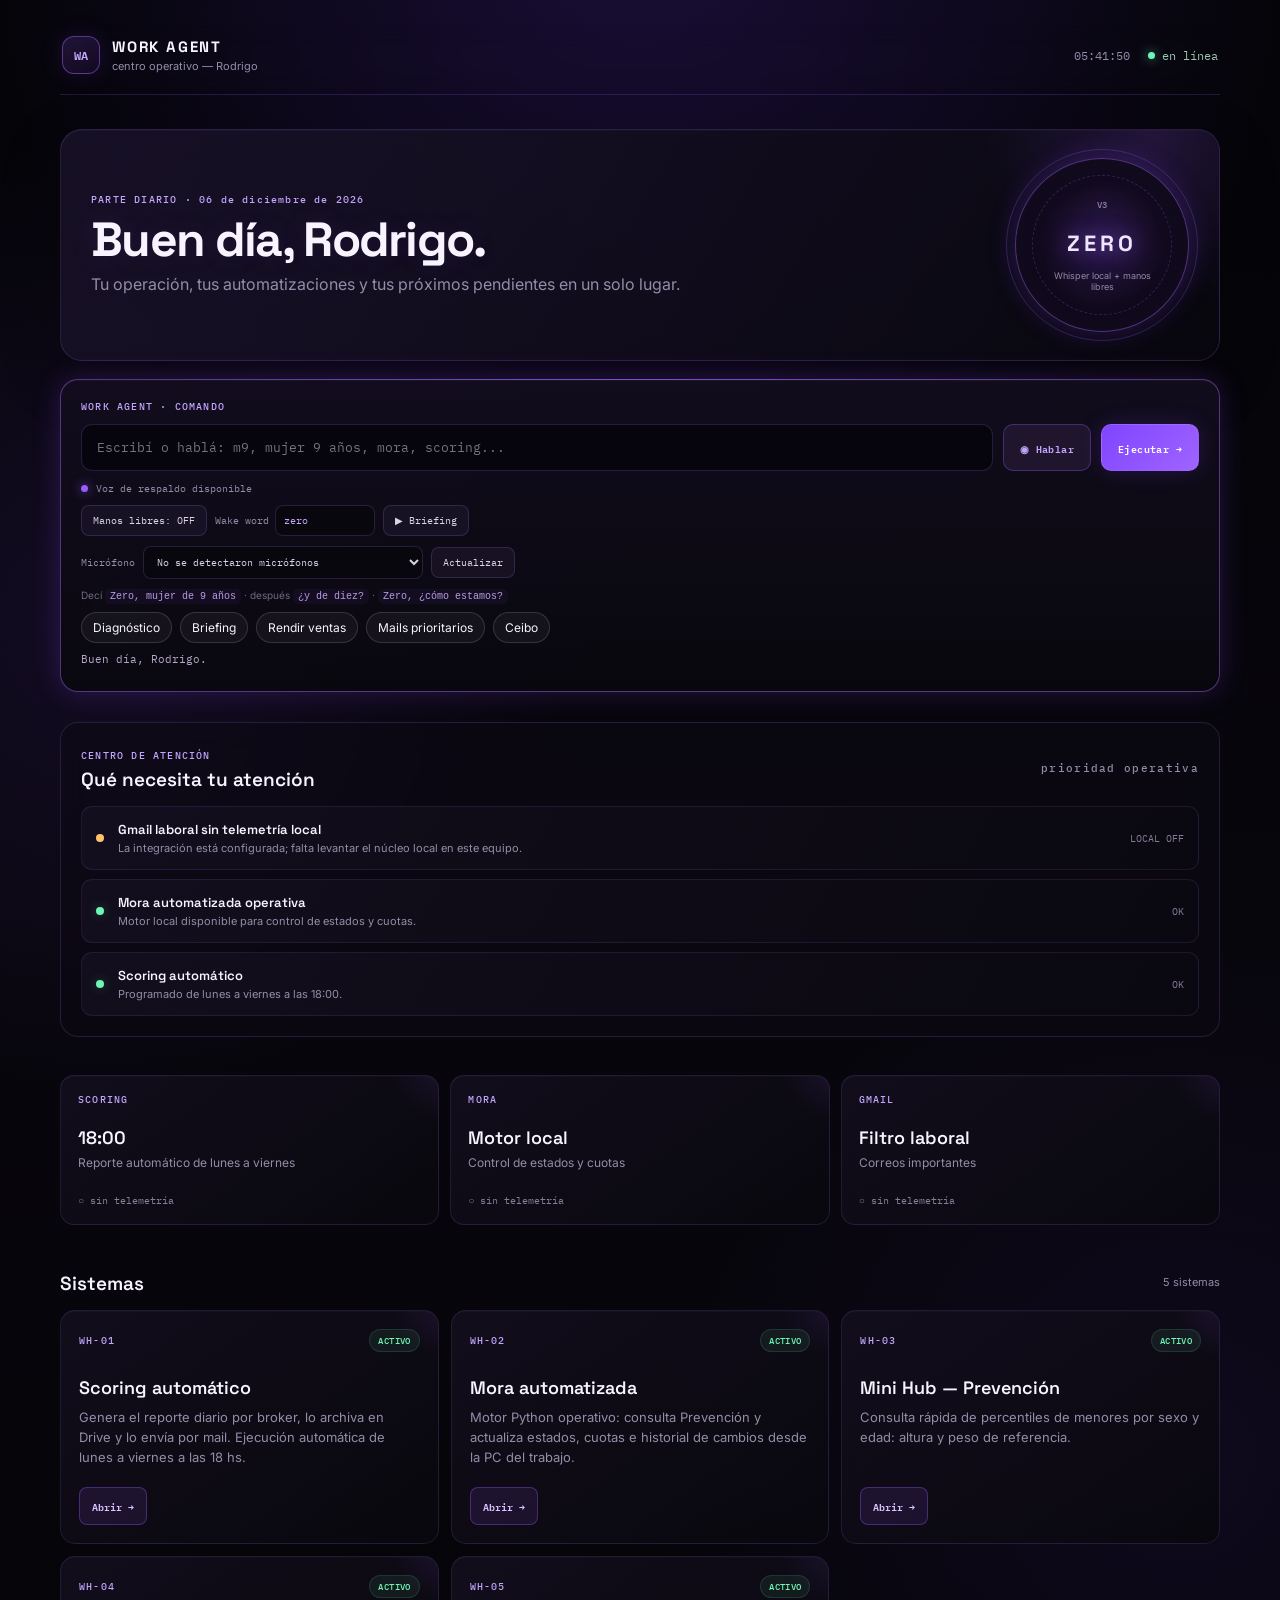
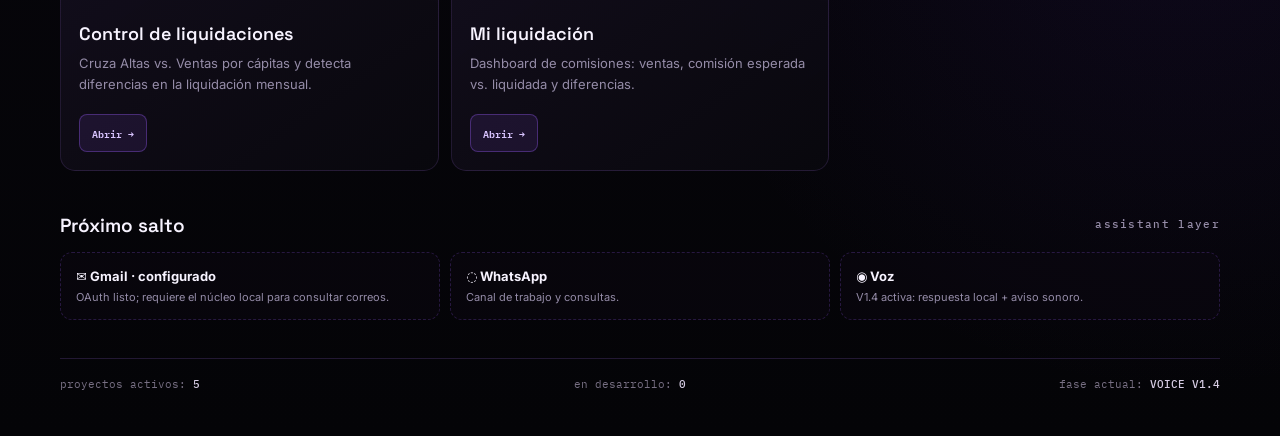
==== commit d51cbbbb: "Remove broken legacy cognitive core from demo build" ====
--- a/index.html
+++ b/index.html
@@ -13,4 +13,6 @@
 <section class="daily-grid three"><article class="daily-card" id="status-scoring"><span class="daily-kicker">SCORING</span><strong>18:00</strong><p>Reporte automático de lunes a viernes</p><span class="mini-status">○ sin telemetría</span></article><article class="daily-card" id="status-mora"><span class="daily-kicker">MORA</span><strong>Motor local</strong><p>Control de estados y cuotas</p><span class="mini-status">○ sin telemetría</span></article><article class="daily-card" id="status-gmail"><span class="daily-kicker">GMAIL</span><strong>Filtro laboral</strong><p>Correos importantes</p><span class="mini-status">○ sin telemetría</span></article></section>
 <section class="block"><div class="block-head"><h2>Sistemas</h2><span class="block-count" id="project-count"></span></div><div class="grid" id="projects"></div></section>
 <section class="block"><div class="block-head"><h2>Próximo salto</h2><span class="block-sub">assistant layer</span></div><div class="future-row" id="future"></div></section>
-<footer class="statusbar" id="statusbar"></footer></div><script src="app.js?v=20260813-1000"></script><script src="voice-brain.js?v=20260813-1000"></script><script src="parser-fix.js?v=20260813-1000"></script><script src="assistant-status.js?v=20260813-1848"></script><script src="transcription-local.js?v=20260813-1000"></script><script src="voice-tolerance.js?v=20260813-1000"></script><script src="conversation-bridge.js?v=20260813-1000"></script><script src="voice-natural.js?v=20260813-1000"></script><script src="access-registry.js?v=20260813-1848"></script><script src="startup-briefing.js?v=20260813-1000"></script><script src="zero-memory.js?v=20260813-1000"></script><script src="zero-tools.js?v=20260813-1000"></script><script src="cognitive-core.js?v=20260813-1000"></script><script src="cognitive-policy.js?v=20260813-1000"></script><script src="cognitive-autonomy.js?v=20260813-1000"></script><script src="cognitive-planner.js?v=20260813-1000"></script><script src="cognitive-clarifier.js?v=20260813-1000"></script><script src="cognitive-router.js?v=20260813-1000"></script><script src="cognitive-state.js?v=20260813-1000"></script><script src="cognitive-state-observer.js?v=20260813-1000"></script><script src="demo-readiness.js?v=20260813-1905"></script><script src="zero-diagnostics.js?v=20260813-1848"></script><script src="zero-capabilities.js?v=20260813-1848"></script><script src="zero-action-guard.js?v=20260813-1905"></script></body></html>+<footer class="statusbar" id="statusbar"></footer></div>
+<script src="app.js?v=20260813-1000"></script><script src="voice-brain.js?v=20260813-1000"></script><script src="parser-fix.js?v=20260813-1000"></script><script src="assistant-status.js?v=20260813-1848"></script><script src="transcription-local.js?v=20260813-1000"></script><script src="voice-tolerance.js?v=20260813-1000"></script><script src="conversation-bridge.js?v=20260813-1000"></script><script src="voice-natural.js?v=20260813-1000"></script><script src="access-registry.js?v=20260813-2000"></script><script src="startup-briefing.js?v=20260813-1000"></script><script src="zero-memory.js?v=20260813-1000"></script><script src="zero-tools.js?v=20260813-1000"></script><script src="cognitive-policy.js?v=20260813-1000"></script><script src="cognitive-autonomy.js?v=20260813-1000"></script><script src="cognitive-planner.js?v=20260813-1000"></script><script src="cognitive-clarifier.js?v=20260813-1000"></script><script src="cognitive-router.js?v=20260813-1000"></script><script src="cognitive-state.js?v=20260813-1000"></script><script src="cognitive-state-observer.js?v=20260813-1000"></script><script src="demo-readiness.js?v=20260813-2000"></script><script src="zero-diagnostics.js?v=20260813-2000"></script><script src="zero-capabilities.js?v=20260813-1848"></script><script src="zero-action-guard.js?v=20260813-1905"></script>
+</body></html>
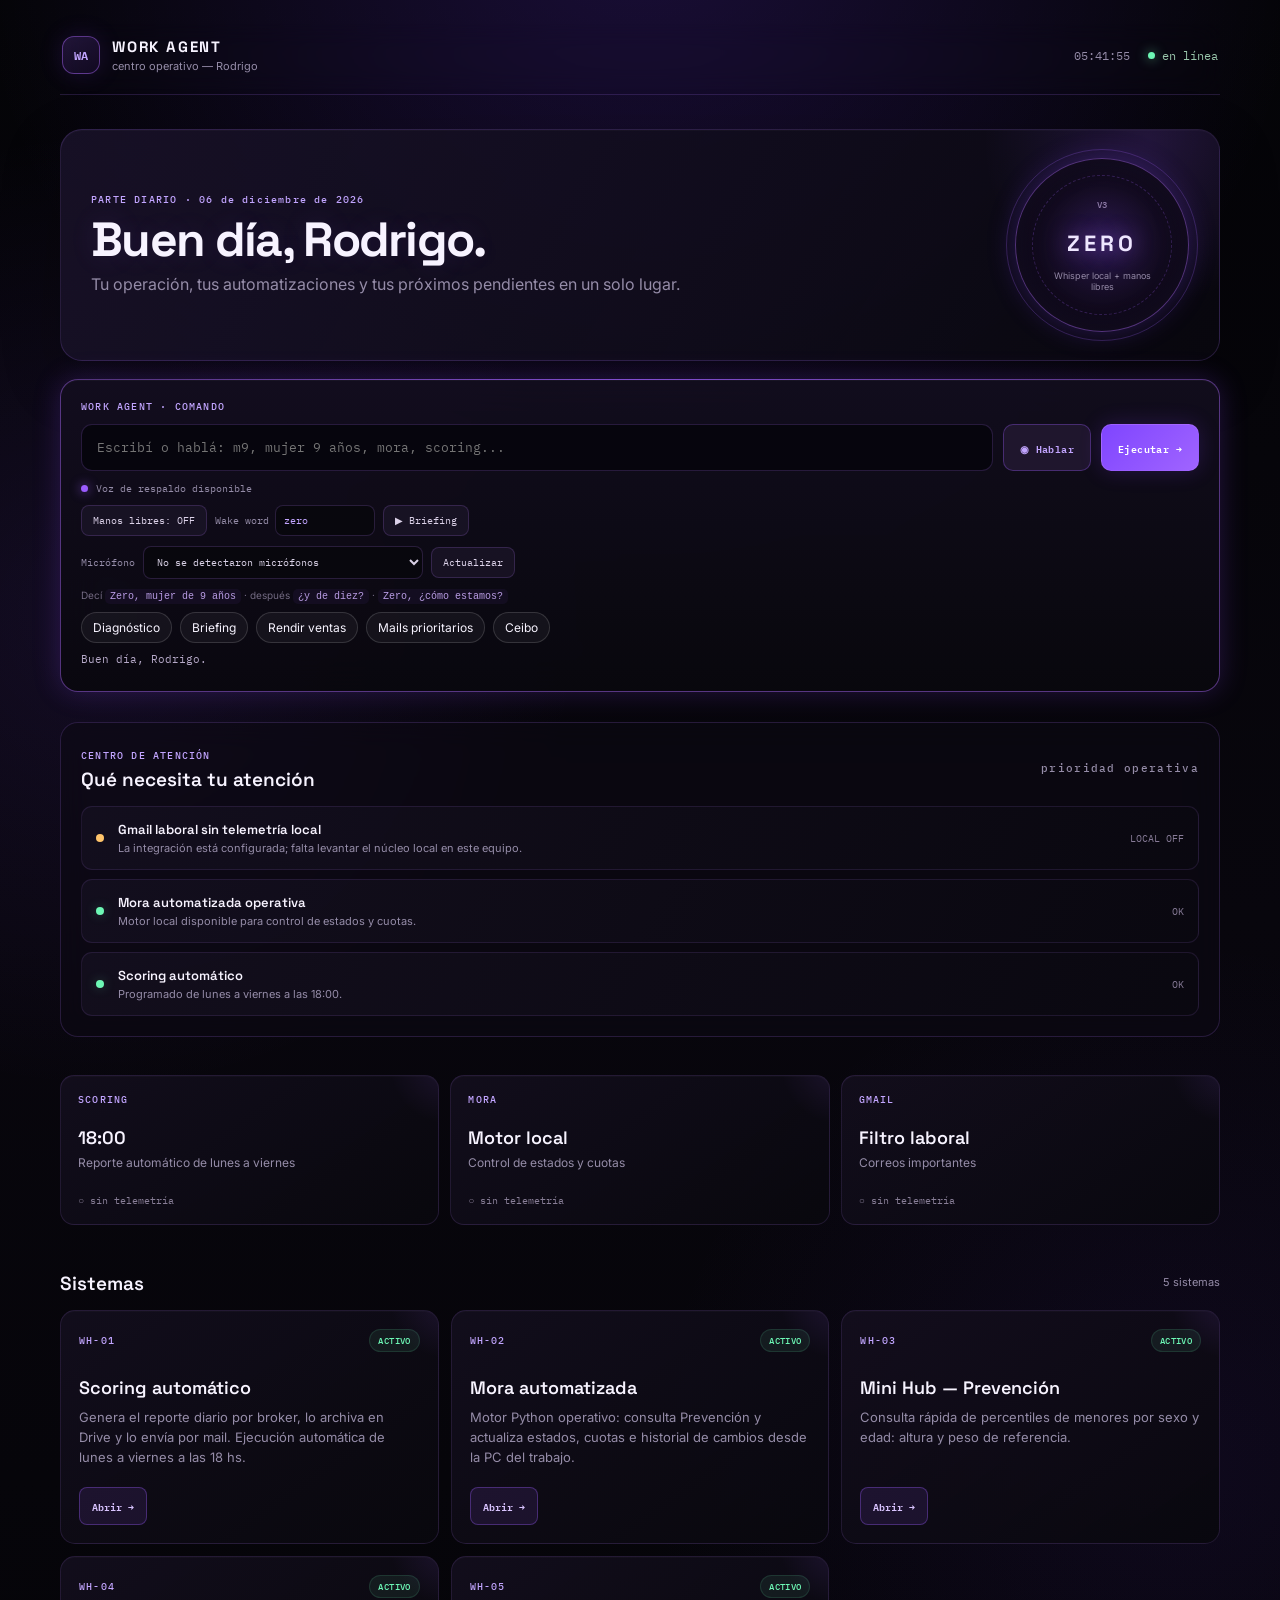
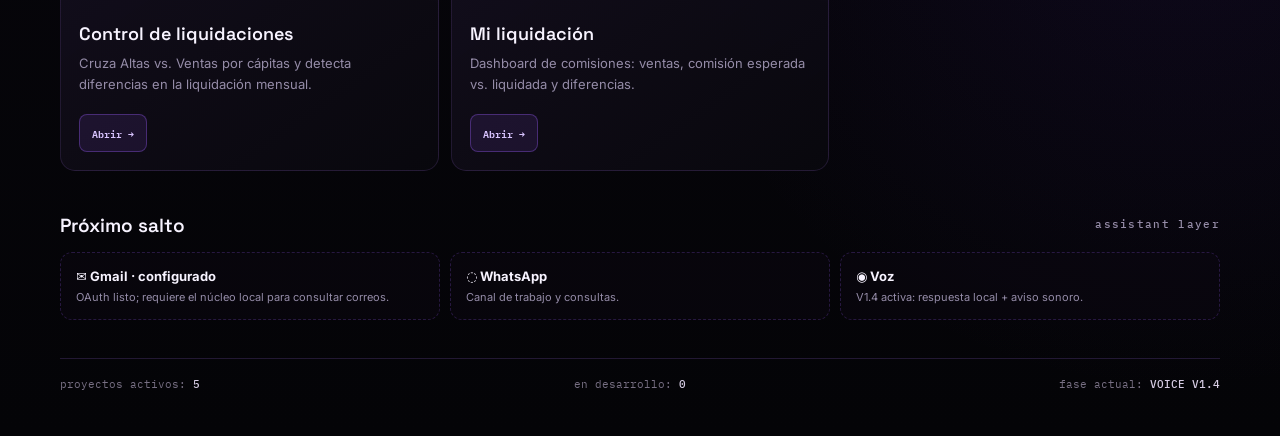
==== commit 31dc0096: "Wire guarded voice and conversational core into demo" ====
--- a/index.html
+++ b/index.html
@@ -4,7 +4,7 @@
 <meta charset="UTF-8"><meta name="viewport" content="width=device-width, initial-scale=1.0">
 <meta name="description" content="Work Agent — centro operativo de Rodrigo"><title>Work Agent</title>
 <link rel="preconnect" href="https://fonts.googleapis.com"><link rel="preconnect" href="https://fonts.gstatic.com" crossorigin>
-<link href="https://fonts.googleapis.com/css2?family=Space+Grotesk:wght@500;600;700&family=IBM+Plex+Mono:wght@400;500&family=Inter:wght@400;500;600&display=swap" rel="stylesheet"><link rel="stylesheet" href="styles.css?v=20260813-1000">
+<link href="https://fonts.googleapis.com/css2?family=Space+Grotesk:wght@500;600;700&family=IBM+Plex+Mono:wght@400;500&family=Inter:wght@400;500;600&display=swap" rel="stylesheet"><link rel="stylesheet" href="styles.css?v=20260814-0115">
 </head><body><div class="deck">
 <header class="masthead"><div class="masthead-left"><span class="mark">WA</span><div><div class="brand">WORK AGENT</div><div class="brand-sub">centro operativo — Rodrigo</div></div></div><div class="masthead-right"><span class="clock" id="clock">--:--:--</span><span class="pulse"><i></i>en línea</span></div></header>
 <section class="assistant-hero"><div><div class="parte-label">PARTE DIARIO · <span id="today"></span></div><h1 id="greeting">Buen día, Rodrigo.</h1><p>Tu operación, tus automatizaciones y tus próximos pendientes en un solo lugar.</p></div><div class="assistant-badge"><span>V3</span><strong>ZERO</strong><small>Whisper local + manos libres</small></div></section>
@@ -14,5 +14,5 @@
 <section class="block"><div class="block-head"><h2>Sistemas</h2><span class="block-count" id="project-count"></span></div><div class="grid" id="projects"></div></section>
 <section class="block"><div class="block-head"><h2>Próximo salto</h2><span class="block-sub">assistant layer</span></div><div class="future-row" id="future"></div></section>
 <footer class="statusbar" id="statusbar"></footer></div>
-<script src="app.js?v=20260813-1000"></script><script src="voice-brain.js?v=20260813-1000"></script><script src="parser-fix.js?v=20260813-1000"></script><script src="assistant-status.js?v=20260813-1848"></script><script src="transcription-local.js?v=20260813-1000"></script><script src="voice-tolerance.js?v=20260813-1000"></script><script src="conversation-bridge.js?v=20260813-1000"></script><script src="voice-natural.js?v=20260813-1000"></script><script src="access-registry.js?v=20260813-2000"></script><script src="startup-briefing.js?v=20260813-1000"></script><script src="zero-memory.js?v=20260813-1000"></script><script src="zero-tools.js?v=20260813-1000"></script><script src="cognitive-policy.js?v=20260813-1000"></script><script src="cognitive-autonomy.js?v=20260813-1000"></script><script src="cognitive-planner.js?v=20260813-1000"></script><script src="cognitive-clarifier.js?v=20260813-1000"></script><script src="cognitive-router.js?v=20260813-1000"></script><script src="cognitive-state.js?v=20260813-1000"></script><script src="cognitive-state-observer.js?v=20260813-1000"></script><script src="demo-readiness.js?v=20260813-2000"></script><script src="zero-diagnostics.js?v=20260813-2000"></script><script src="zero-capabilities.js?v=20260813-1848"></script><script src="zero-action-guard.js?v=20260813-1905"></script>
+<script src="app.js?v=20260814-0115"></script><script src="voice-brain.js?v=20260814-0115"></script><script src="parser-fix.js?v=20260814-0115"></script><script src="assistant-status.js?v=20260814-0115"></script><script src="transcription-local.js?v=20260814-0115"></script><script src="voice-core-guard.js?v=20260814-0115"></script><script src="voice-tolerance.js?v=20260814-0115"></script><script src="conversation-bridge.js?v=20260814-0115"></script><script src="voice-natural.js?v=20260814-0115"></script><script src="access-registry.js?v=20260814-0115"></script><script src="startup-briefing.js?v=20260814-0115"></script><script src="zero-memory.js?v=20260814-0115"></script><script src="zero-tools.js?v=20260814-0115"></script><script src="cognitive-policy.js?v=20260814-0115"></script><script src="cognitive-autonomy.js?v=20260814-0115"></script><script src="cognitive-planner.js?v=20260814-0115"></script><script src="cognitive-clarifier.js?v=20260814-0115"></script><script src="cognitive-router.js?v=20260814-0115"></script><script src="cognitive-state.js?v=20260814-0115"></script><script src="cognitive-state-observer.js?v=20260814-0115"></script><script src="demo-readiness.js?v=20260814-0115"></script><script src="zero-diagnostics.js?v=20260814-0115"></script><script src="zero-capabilities.js?v=20260814-0115"></script><script src="cognitive-conversation-v2.js?v=20260814-0115"></script><script src="zero-action-guard.js?v=20260814-0115"></script>
 </body></html>
